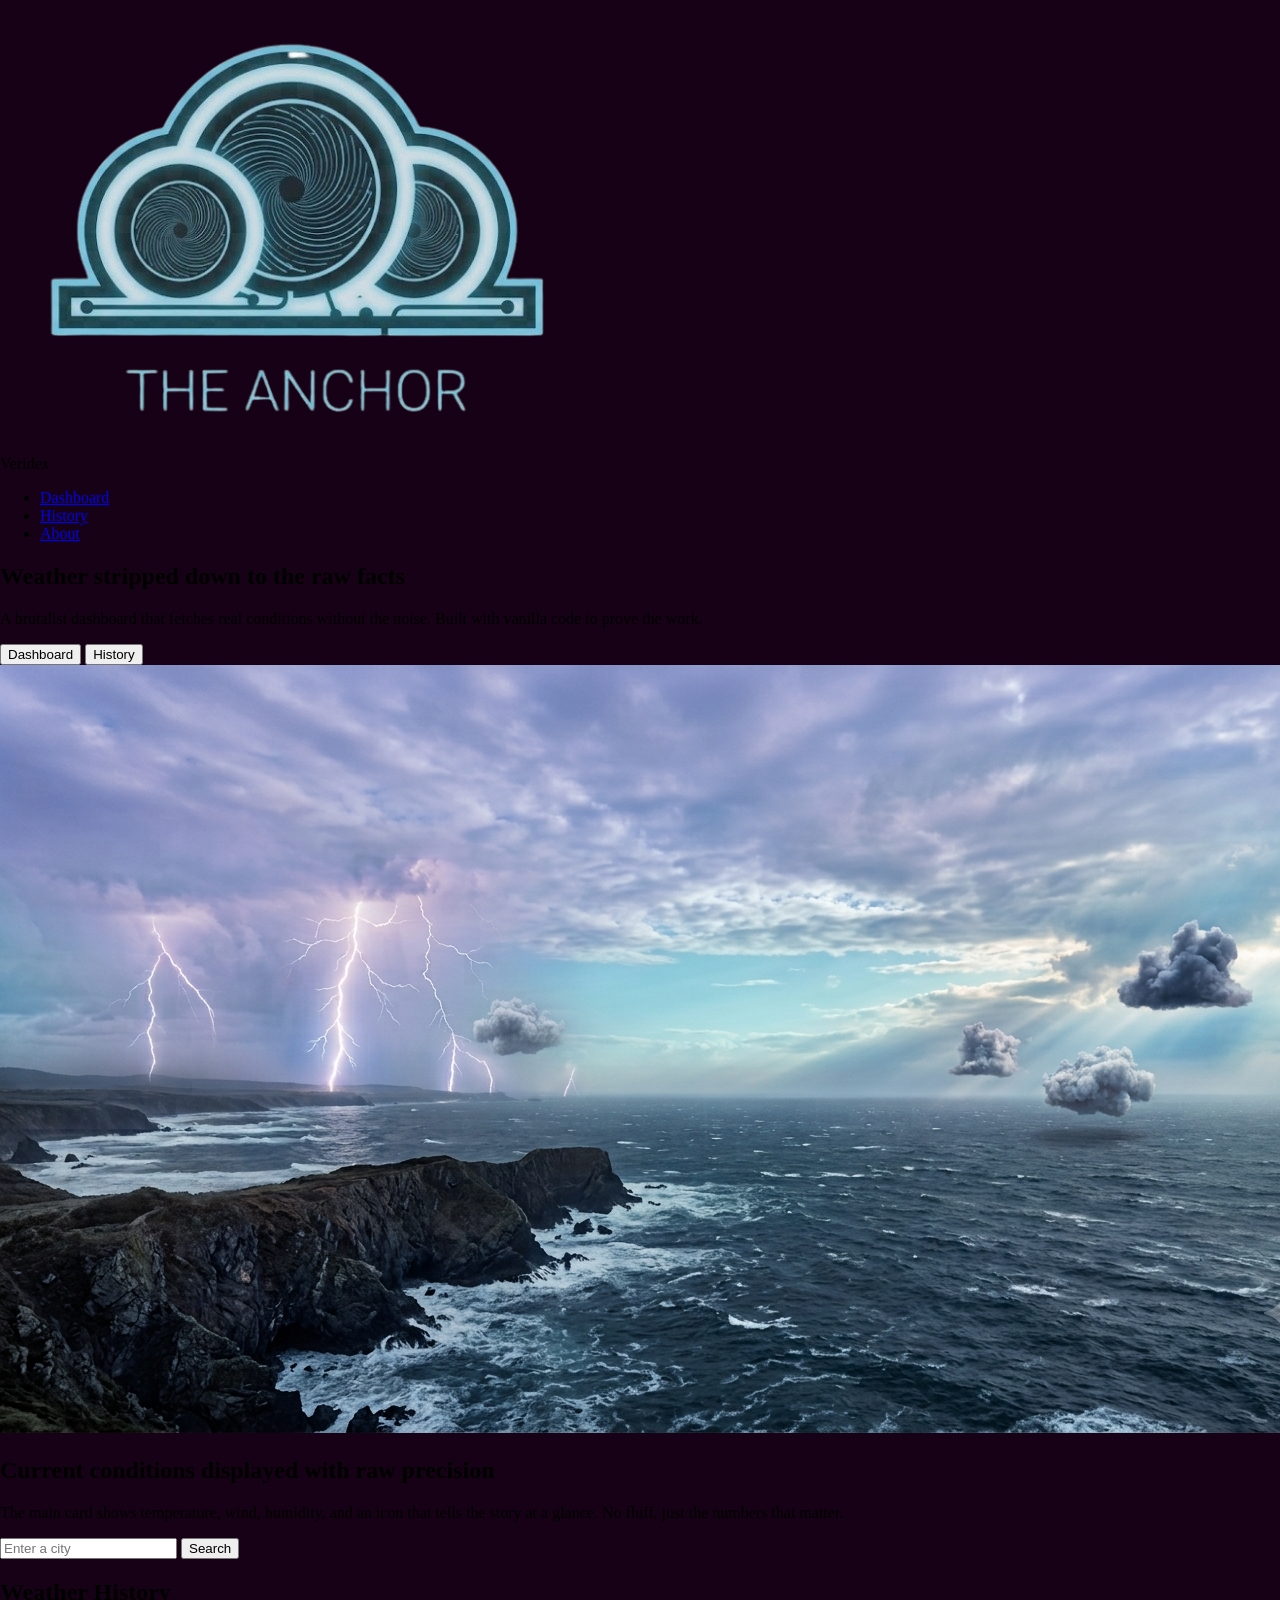
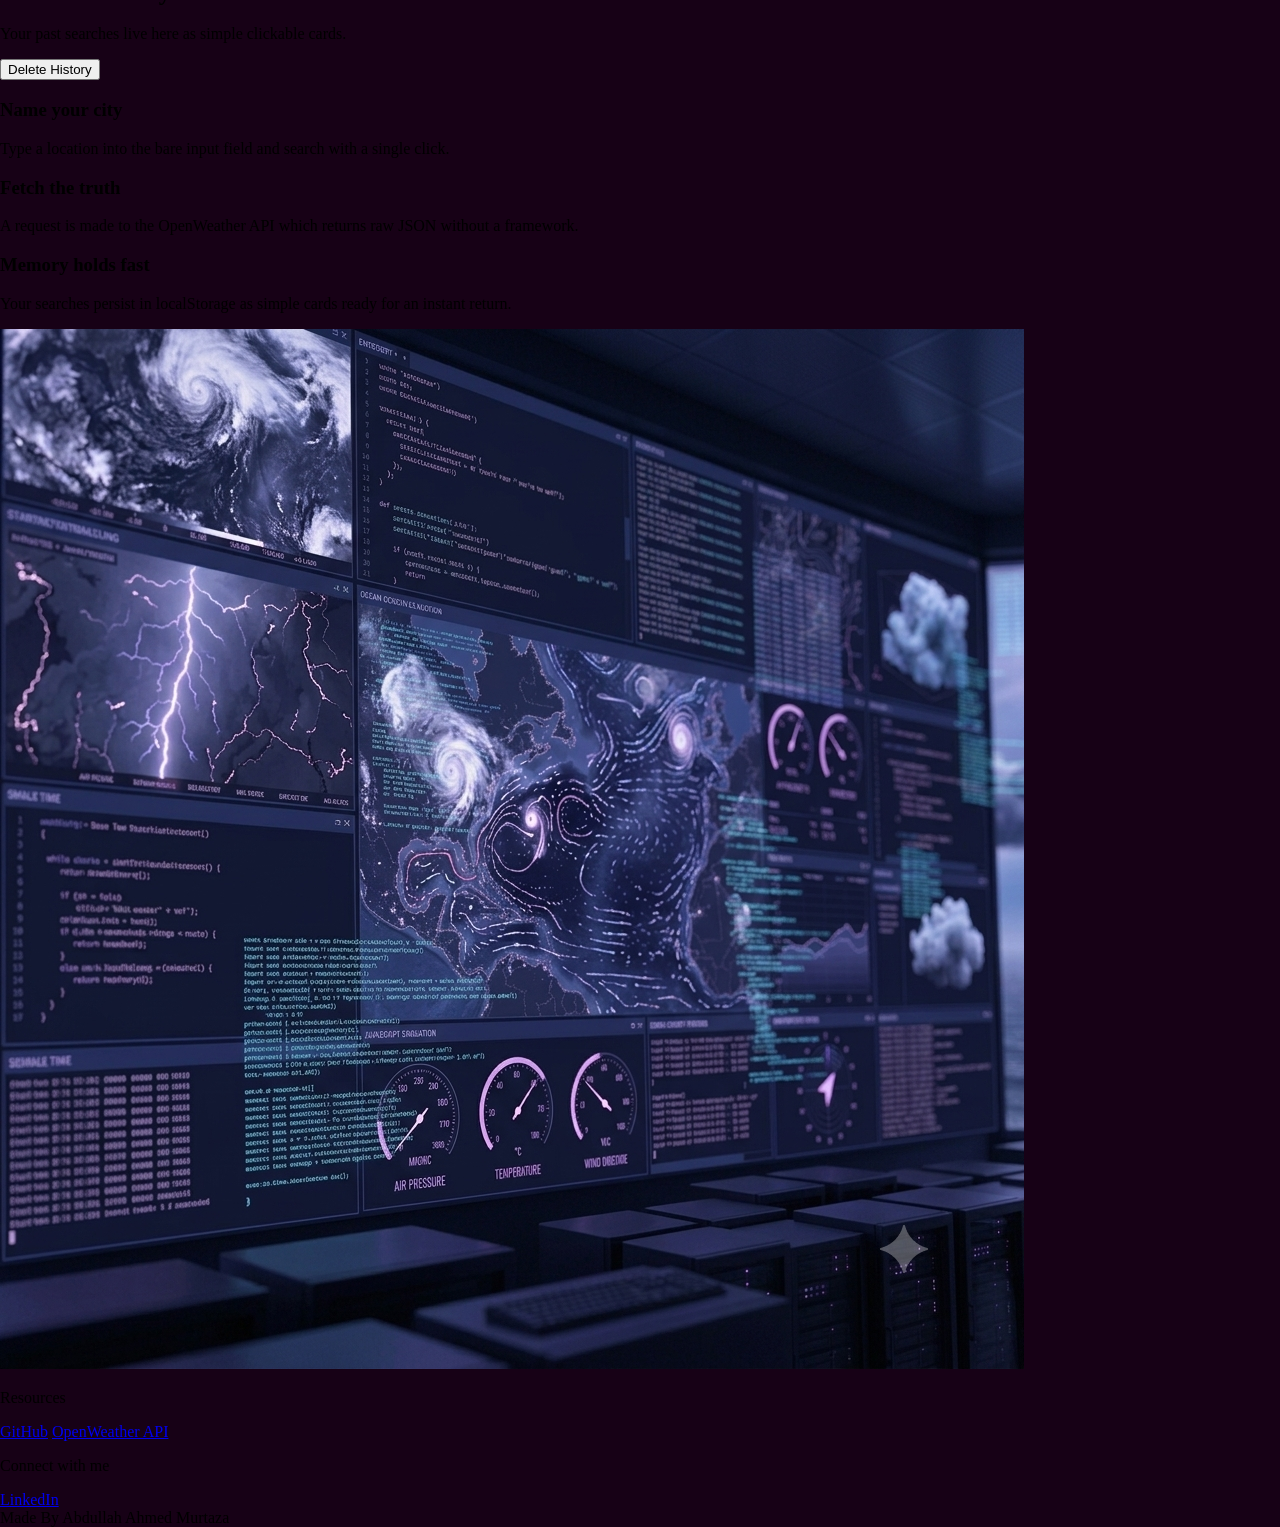
==== weather-dashboard/index.html @ 06b05ac1 "Generate HTML" ====
<!DOCTYPE html>
<html lang="en">
<head>
    <meta charset="UTF-8">
    <meta name="viewport" content="width=device-width, initial-scale=1.0">
    <title>Veridex</title>
    <link rel="stylesheet" href="styles.css">
</head>
<body>
    <header>
        <nav>
            <div>
                <a href="#"><img src="./assets/logo-1-removebg-preview.png" alt="veridex-logo"></a>
                <p>Veridex</p>
            </div>
            <div>
                <ul>
                    <li><a href="#">Dashboard</a></li>
                    <li><a href="#">History</a></li>
                    <li><a href="#">About</a></li>
                </ul>
            </div>
        </nav>
    </header>

    <main>
        <section>
            <div>
                <h1>Weather stripped down to the raw facts</h1>
                <p>A brutalist dashboard that fetches real conditions without the noise. Built with vanilla code to prove the work.</p>
                <button>Dashboard</button>
                <button>History</button>
            </div>
            <div>
                <img src="assets/hero-image.png" alt="">
            </div>
        </section>

        <section>
            <div>
                <h2>Current conditions displayed with raw precision</h2>
                <p>The main card shows temperature, wind, humidity, and an icon that tells the story at a glance. No fluff, just the numbers that matter.</p>
                <div>
                    <input type="text" placeholder="Enter a city">
                    <button>Search</button>
                </div>
            </div>
            <!-- Dashboard -->
            <div>
                <!-- Dashboard-Cards-Left -->
                <div>
                    <div></div>
                    <div></div>
                </div>
                <!-- Dashboard-Cards-Right -->
                 <div>
                    <div></div>
                    <div></div>
                    <div></div>
                    <div></div>
                 </div>
            </div>
        </section>

        <section>
            <div>
                <h2>Weather History</h2>
                <p>Your past searches live here as simple clickable cards.</p>
            </div>
            <!-- History-Cards-Div -->
             <div>
                <div>
                    <div></div>
                    <div></div>
                </div>
                <div>
                    <div></div>
                    <div></div>
                </div>
                <div>
                    <div></div>
                    <div></div>
                </div>
             </div>
             <button>Delete History</button>
        </section>

        <section>
            <!-- How-It-Works-Left -->
            <div>
                <div>
                    <h3>Name your city</h3>
                    <p>Type a location into the bare input field and search with a single click.</p>
                </div>
                <div>
                    <h3>Fetch the truth</h3>
                    <p>A request is made to the OpenWeather API which returns raw JSON without a framework.</p>
                </div>
                <div>
                    <h3>Memory holds fast</h3>
                    <p>Your searches persist in localStorage as simple cards ready for an instant return.</p>
                </div>
            </div>
            <!-- How-It-Works-Right -->
             <div><img src="assets/how-it-works-image.png" alt="how-it-works-image"></div>
        </section>

    </main>

    <footer>
        <div>
            <p>Resources</p>
            <a href="#">GitHub</a>
            <a href="#">OpenWeather API</a>
        </div>
        <div>
            <p>Connect with me</p>
            <a href="#">LinkedIn</a>
        </div>
        <span>Made By Abdullah Ahmed Murtaza</span>
    </footer>
</body>
</html>
---- weather-dashboard/styles.css ----
:root {
  --dark-purple: #170116;
  --medium-purple: #2A114B;
  --light-purple: #9C74A6;
  --slate: #AAADB4;
}

body{
    background-color: var(--dark-purple);
    margin: 0;
    padding: 0;
    box-sizing: border-box;
}
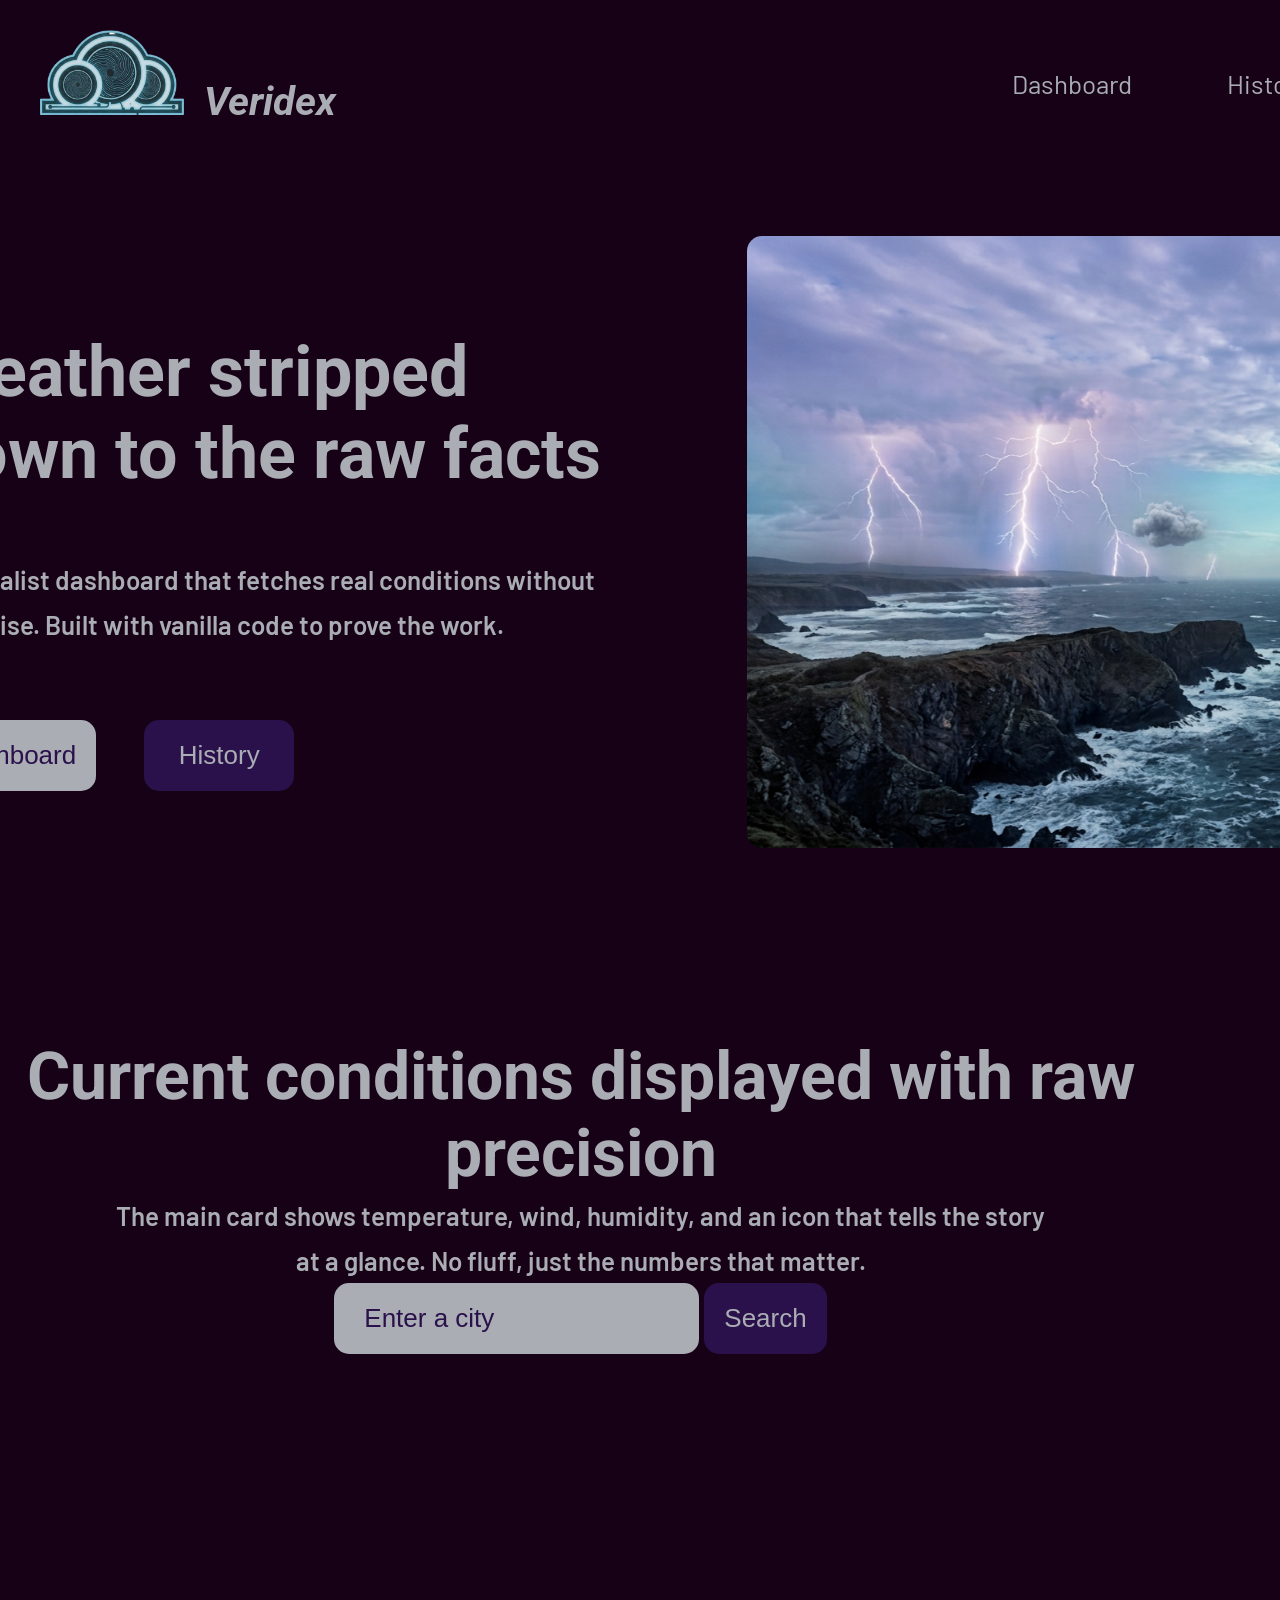
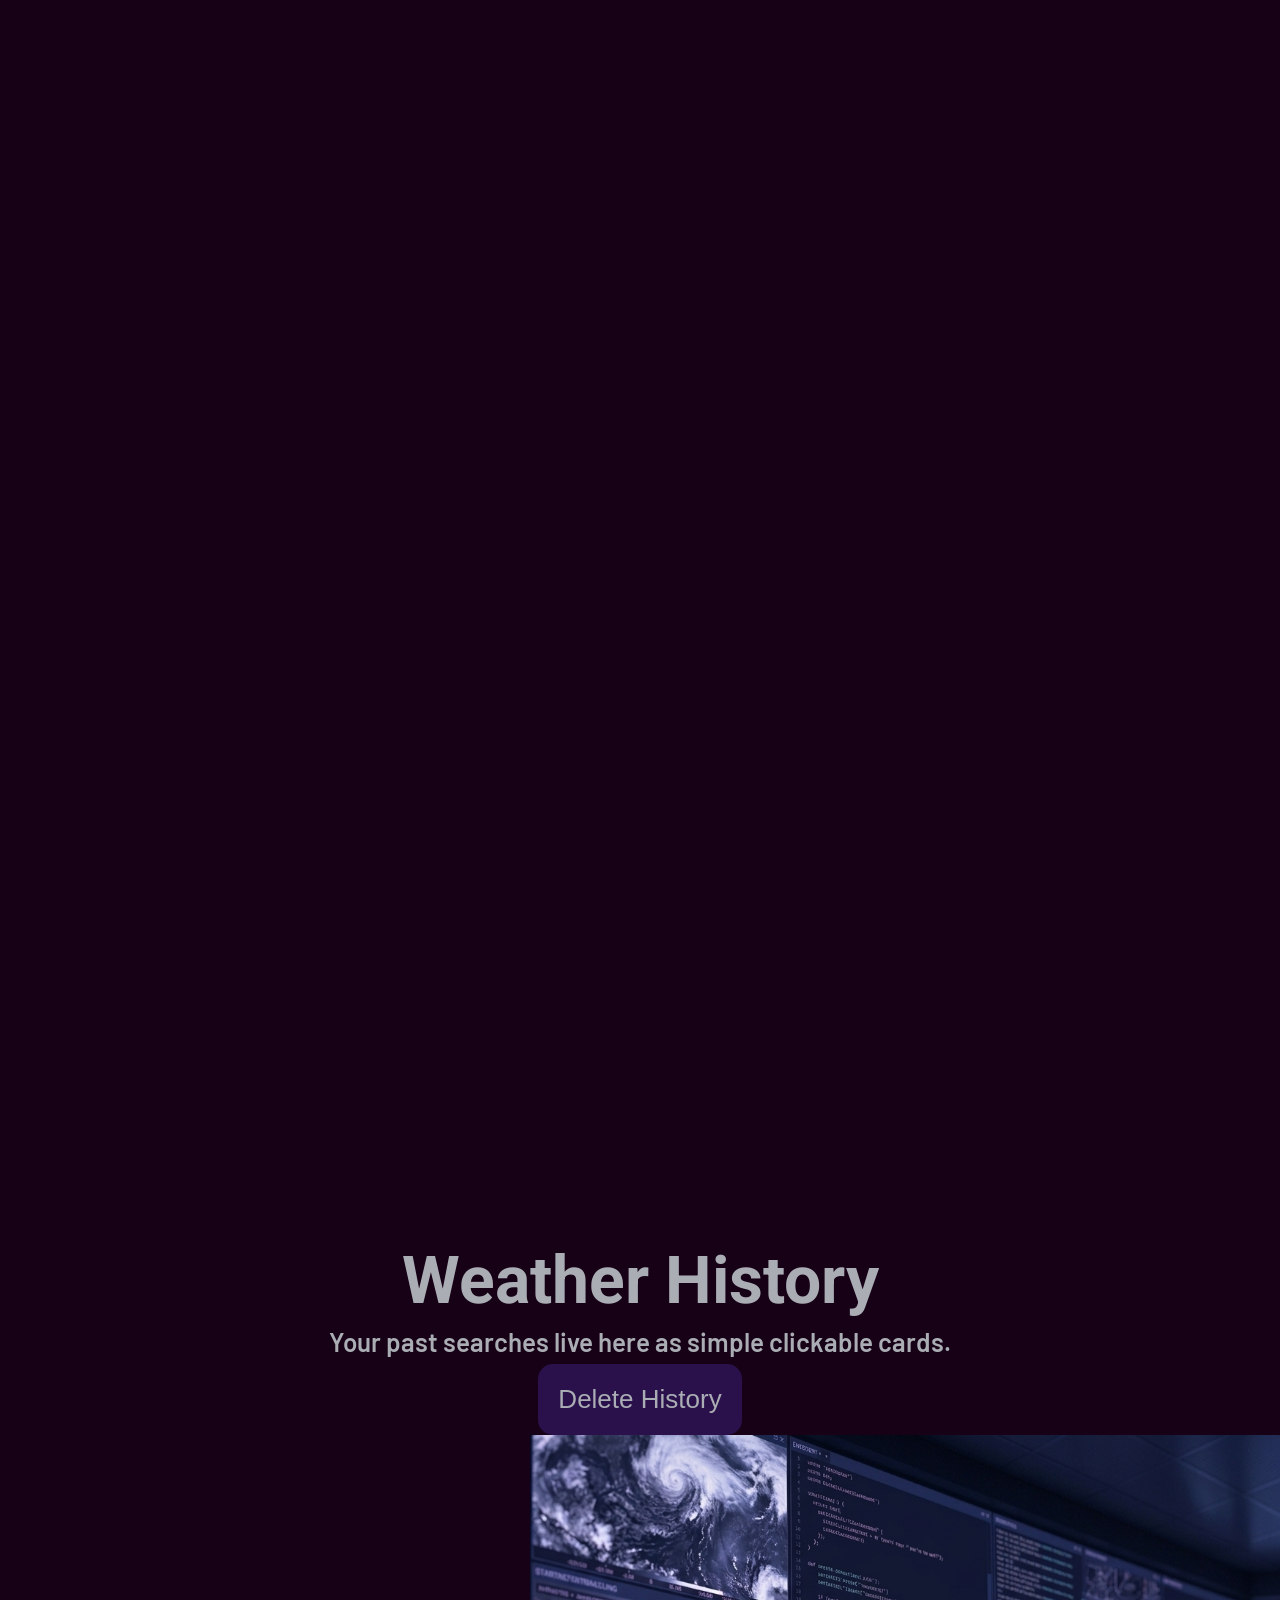
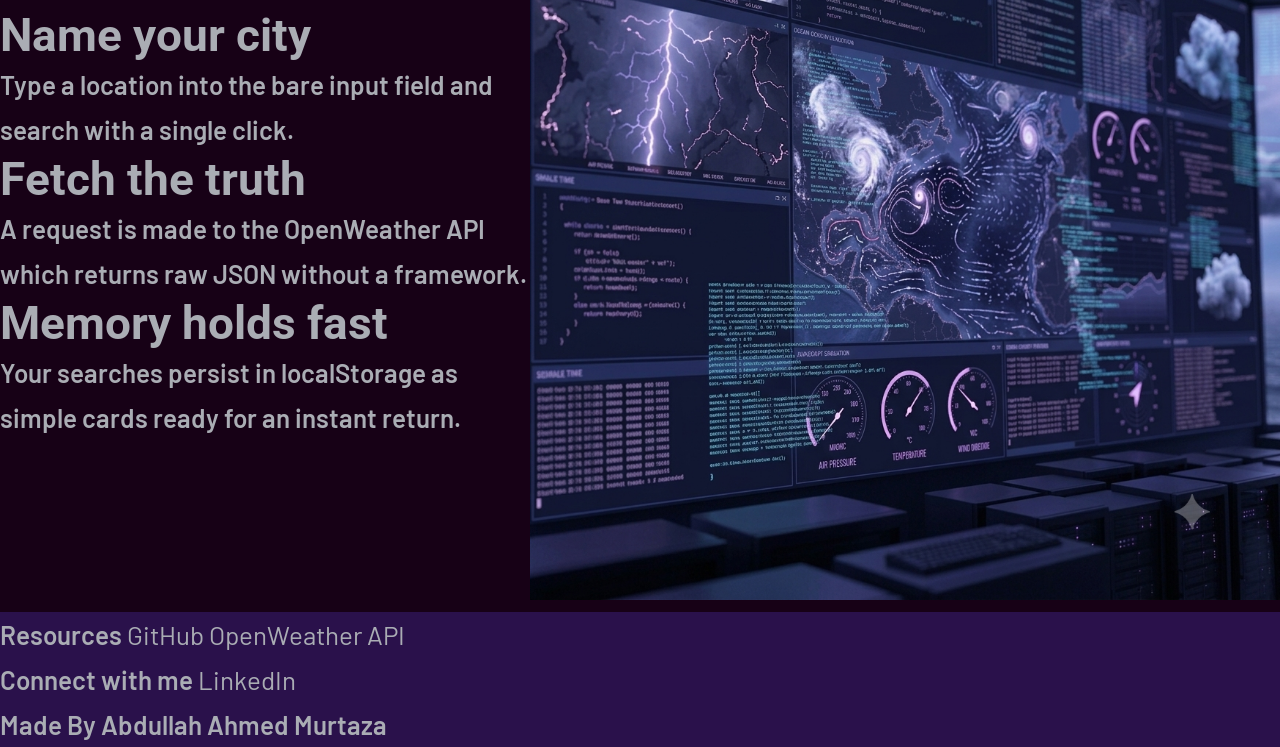
==== commit 253baa2a: "Finish navbar and hero section" ====
--- a/weather-dashboard/index.html
+++ b/weather-dashboard/index.html
@@ -8,44 +8,47 @@
 </head>
 <body>
     <header>
-        <nav>
-            <div>
-                <a href="#"><img src="./assets/logo-1-removebg-preview.png" alt="veridex-logo"></a>
-                <p>Veridex</p>
+        <nav class="nav-container">
+            <div class="logo-container">
+                <a href="#"><img src="./assets/veridex-logo.png" alt="veridex-logo" class="logo-img"></a>
+                <span class="logo-text">Veridex</span>
             </div>
-            <div>
-                <ul>
-                    <li><a href="#">Dashboard</a></li>
-                    <li><a href="#">History</a></li>
-                    <li><a href="#">About</a></li>
+            <div class="nav-list-container">
+                <ul class="nav-list">
+                    <li class="nav-link"><a href="#">Dashboard</a></li>
+                    <li class="nav-link"><a href="#">History</a></li>
+                    <li class="nav-link"><a href="#">About</a></li>
                 </ul>
             </div>
         </nav>
     </header>
 
     <main>
-        <section>
-            <div>
-                <h1>Weather stripped down to the raw facts</h1>
-                <p>A brutalist dashboard that fetches real conditions without the noise. Built with vanilla code to prove the work.</p>
-                <button>Dashboard</button>
-                <button>History</button>
+        <section class="hero-section">
+            <div class="hero-section-left">
+                <h1 class="hero-section-heading">Weather stripped<br/>down to the raw facts</h1>
+                <p>A brutalist dashboard that fetches real conditions without<br/>the noise. Built with vanilla code to prove the work.</p>
+                <div class="hero-button-container">
+                    <button class="hero-dashboard-button">Dashboard</button>
+                    <button class="hero-history-button">History</button>
+                </div>
             </div>
-            <div>
-                <img src="assets/hero-image.png" alt="">
+            <div class="hero-section-right">
+                <img src="assets/hero-image.png" alt="hero-image" class="hero-image">
             </div>
         </section>
 
-        <section>
-            <div>
+        <section class="dashboard-section">
+            <!-- Dashboard Input -->
+            <div class="dashboard-input">
                 <h2>Current conditions displayed with raw precision</h2>
-                <p>The main card shows temperature, wind, humidity, and an icon that tells the story at a glance. No fluff, just the numbers that matter.</p>
+                <p>The main card shows temperature, wind, humidity, and an icon that tells the story<br/>at a glance. No fluff, just the numbers that matter.</p>
                 <div>
-                    <input type="text" placeholder="Enter a city">
-                    <button>Search</button>
+                    <input type="text" placeholder="Enter a city" class="dashboard-city-input-field">
+                    <button class="dashboard-search-button">Search</button>
                 </div>
             </div>
-            <!-- Dashboard -->
+            <!-- Dashboard Output-->
             <div>
                 <!-- Dashboard-Cards-Left -->
                 <div>
@@ -62,13 +65,13 @@
             </div>
         </section>
 
-        <section>
-            <div>
+        <section class="weather-history-section">
+            <div class="weather-history-text">
                 <h2>Weather History</h2>
                 <p>Your past searches live here as simple clickable cards.</p>
             </div>
             <!-- History-Cards-Div -->
-             <div>
+             <div class="history-card-section">
                 <div>
                     <div></div>
                     <div></div>
@@ -82,12 +85,12 @@
                     <div></div>
                 </div>
              </div>
-             <button>Delete History</button>
+             <button class="delete-history-button">Delete History</button>
         </section>
 
-        <section>
+        <section class="how-it-works-section">
             <!-- How-It-Works-Left -->
-            <div>
+            <div class="how-it-works-left">
                 <div>
                     <h3>Name your city</h3>
                     <p>Type a location into the bare input field and search with a single click.</p>
@@ -102,20 +105,20 @@
                 </div>
             </div>
             <!-- How-It-Works-Right -->
-             <div><img src="assets/how-it-works-image.png" alt="how-it-works-image"></div>
+             <div class="how-it-works-right"><img src="assets/how-it-works-image.png" alt="how-it-works-image" class="how-it-works-image"></div>
         </section>
 
     </main>
 
-    <footer>
+    <footer class="footer-section">
         <div>
-            <p>Resources</p>
-            <a href="#">GitHub</a>
-            <a href="#">OpenWeather API</a>
+            <span class="footer-heading">Resources</span>
+            <a href="#" class="footer-link">GitHub</a>
+            <a href="#" class="footer-link">OpenWeather API</a>
         </div>
         <div>
-            <p>Connect with me</p>
-            <a href="#">LinkedIn</a>
+            <span>Connect with me</span>
+            <a href="#" class="footer-link">LinkedIn</a>
         </div>
         <span>Made By Abdullah Ahmed Murtaza</span>
     </footer>
--- a/weather-dashboard/styles.css
+++ b/weather-dashboard/styles.css
@@ -1,3 +1,8 @@
+@import url('https://fonts.googleapis.com/css2?family=Roboto:ital,wght@0,100..900;1,100..900&display=swap');
+
+@import url('https://fonts.googleapis.com/css2?family=Barlow:ital,wght@0,100;0,200;0,300;0,400;0,500;0,600;0,700;0,800;0,900;1,100;1,200;1,300;1,400;1,500;1,600;1,700;1,800;1,900&family=Roboto:ital,wght@0,100..900;1,100..900&display=swap');
+
+
 
 :root {
   --dark-purple: #170116;
@@ -6,9 +11,223 @@
   --slate: #AAADB4;
 }
 
-body{
-    background-color: var(--dark-purple);
+
+
+*{
+
     margin: 0;
     padding: 0;
     box-sizing: border-box;
+
+}
+
+
+
+
+body{
+    background-color: var(--dark-purple);
+    color: var(--slate);
+
+    font-family: 'Barlow';
+    font-size: 26px;
+    font-weight: 600;
+    line-height: 45px;
+    overflow-x: hidden;
+}
+
+main{
+  display: flex;
+  flex-direction: column;
+  justify-content: center;
+  align-items: center;
+}
+
+h1{
+  font-family: 'Roboto';
+  font-weight: bold;
+  font-size: 70px;
+  line-height: 82px;
+}
+
+h2{
+  font-family: 'Roboto';
+  font-weight: bold;
+  font-size: 66px;
+  line-height: 77.3px;
+}
+h3{
+  font-family: 'Roboto';
+  font-weight: bold;
+  font-size: 46px;
+  line-height: 54px;
+}
+
+a{
+  text-decoration: none;
+  color: var(--slate);
+}
+
+.logo-img{
+  height: 85px ;
+  width: 144px ;
+  margin-left: 20px;
+}
+.logo-text{
+  font-family: Roboto ;
+  font-style: italic;
+  font-weight: bold;
+  font-size: 40px;
+}
+.nav-container{
+  display: flex;
+  justify-content: space-between;
+  height: 106px;
+  width: 1511px;
+  margin: 30px 20px;
+  margin-bottom: 100px;
+}
+.logo-container{
+  display: flex;
+  align-items: baseline;
+  align-self:;
+  gap: 20px;
+}
+.nav-list{
+  display: flex;
+  align-items: center;
+  justify-content: center;
+  gap: 95px;
+  list-style-type: none;
+  padding-right: 60px;
+}
+
+.nav-list-container{
+  display: flex;
+  align-items: center;
+  justify-content: center;
+}
+
+.hero-section{
+  display: flex;
+  justify-content: space-between;
+  width: 1462px;
+  height: 712px;
+  gap: 7rem;
+  margin-bottom: 90px;
+}
+.hero-section-left{
+  display: flex;
+  flex-direction: column;
+  gap: 2rem;
+  align-items: self-start;
+  margin: 20px;
+  margin-top: 95px;
+}
+
+.hero-section-heading{
+  margin-bottom: 30px;
+}
+.hero-button-container{
+  display: flex;
+  gap: 3rem;
+  margin-top: 41px;
+}
+.hero-dashboard-button{
+  background-color: var(--slate);
+  color: var(--medium-purple);
+  border: none;
+  border-radius: 15px;
+  font-size: 26px;
+  padding: 20px 20px;
+}
+.hero-history-button{
+  background-color: var(--medium-purple);
+  color: var(--slate);
+  border: none;
+  border-radius: 15px;
+  font-size: 26px;
+  padding: 20px;
+  width : 150px
+}
+.hero-image{
+  height: 612px;
+  width: 624px;
+  border-radius: 15px;
+}
+.dashboard-section{
+  height: 1804px;
+  width: 1492px;
+  display: flex;
+  flex-direction: column;
+  align-self: center;
+}
+.dashboard-input{
+  height: 419px;
+  width: 1373px;
+  text-align: center;
+}
+
+::placeholder{
+  color: var(--medium-purple);
+  padding-left: 10px;
+}
+.dashboard-city-input-field{
+  background-color: var(--slate);
+  color: var(--medium-purple);
+  padding: 20px;
+  font-weight:500;
+  font-size: 26px;
+  line-height: 31.2px;
+  border: none;
+  border-radius: 15px;
+}
+
+.dashboard-search-button{
+  background-color: var(--medium-purple);
+  color: var(--slate);
+  padding: 20px;
+  border: none;
+  border-radius: 15px;
+  font-size: 26px;
+}
+
+.delete-history-button{
+  background-color: var(--medium-purple);
+  color: var(--slate);
+  padding: 20px;
+  border: none;
+  border-radius: 15px;
+  font-size: 26px;
+}
+
+.weather-history-section{
+  text-align: center;
+}
+
+.history-cards-section{
+  width: 1148px;
+  height: 740px;
+}
+
+.how-it-works-section{
+  display: flex;
+  align-items: center;
+  justify-content: center;
+}
+
+.how-it-works-left{
+
+}
+.how-it-works-right{
+
+}
+.how-it-works-image{
+  height: 765px;
+  width: 750px;
+}
+.footer-section{
+  background-color: var(--medium-purple);
+}
+.footer-link,.nav-link{
+  font-weight:400;
 }
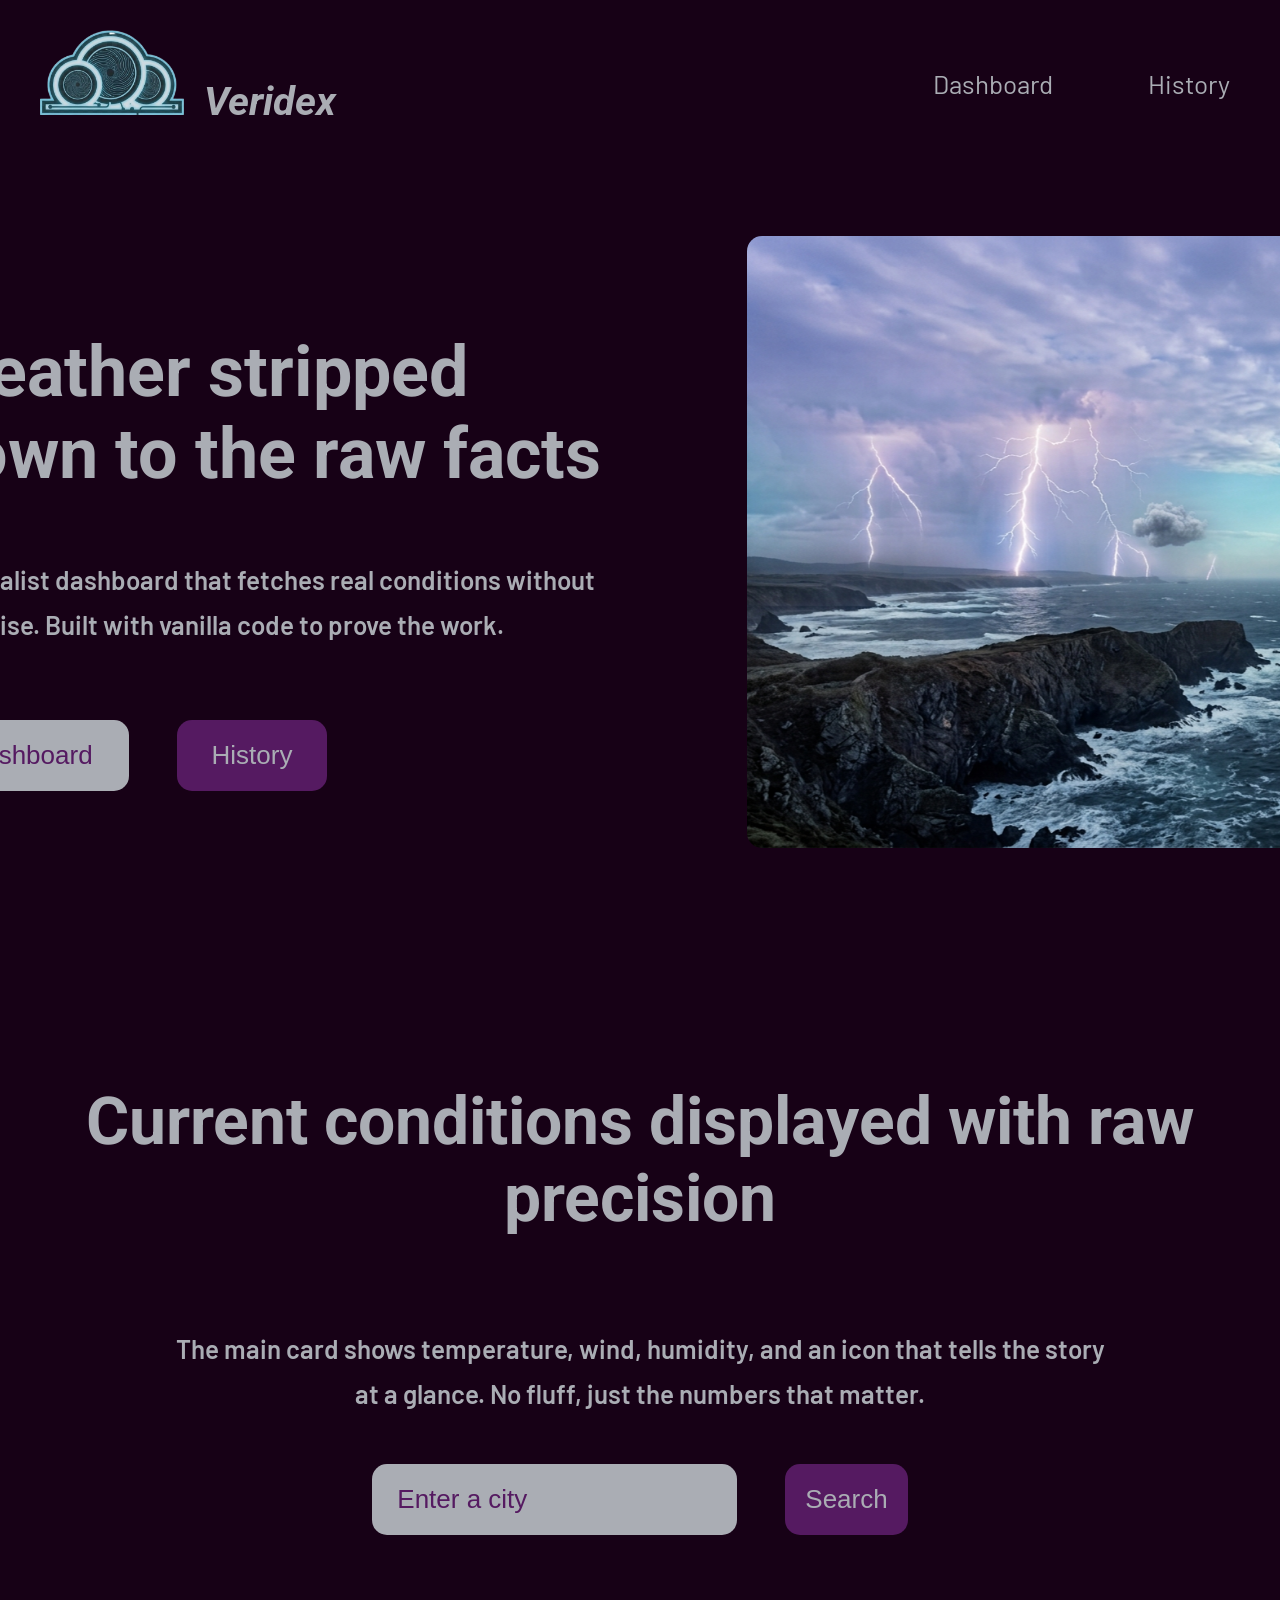
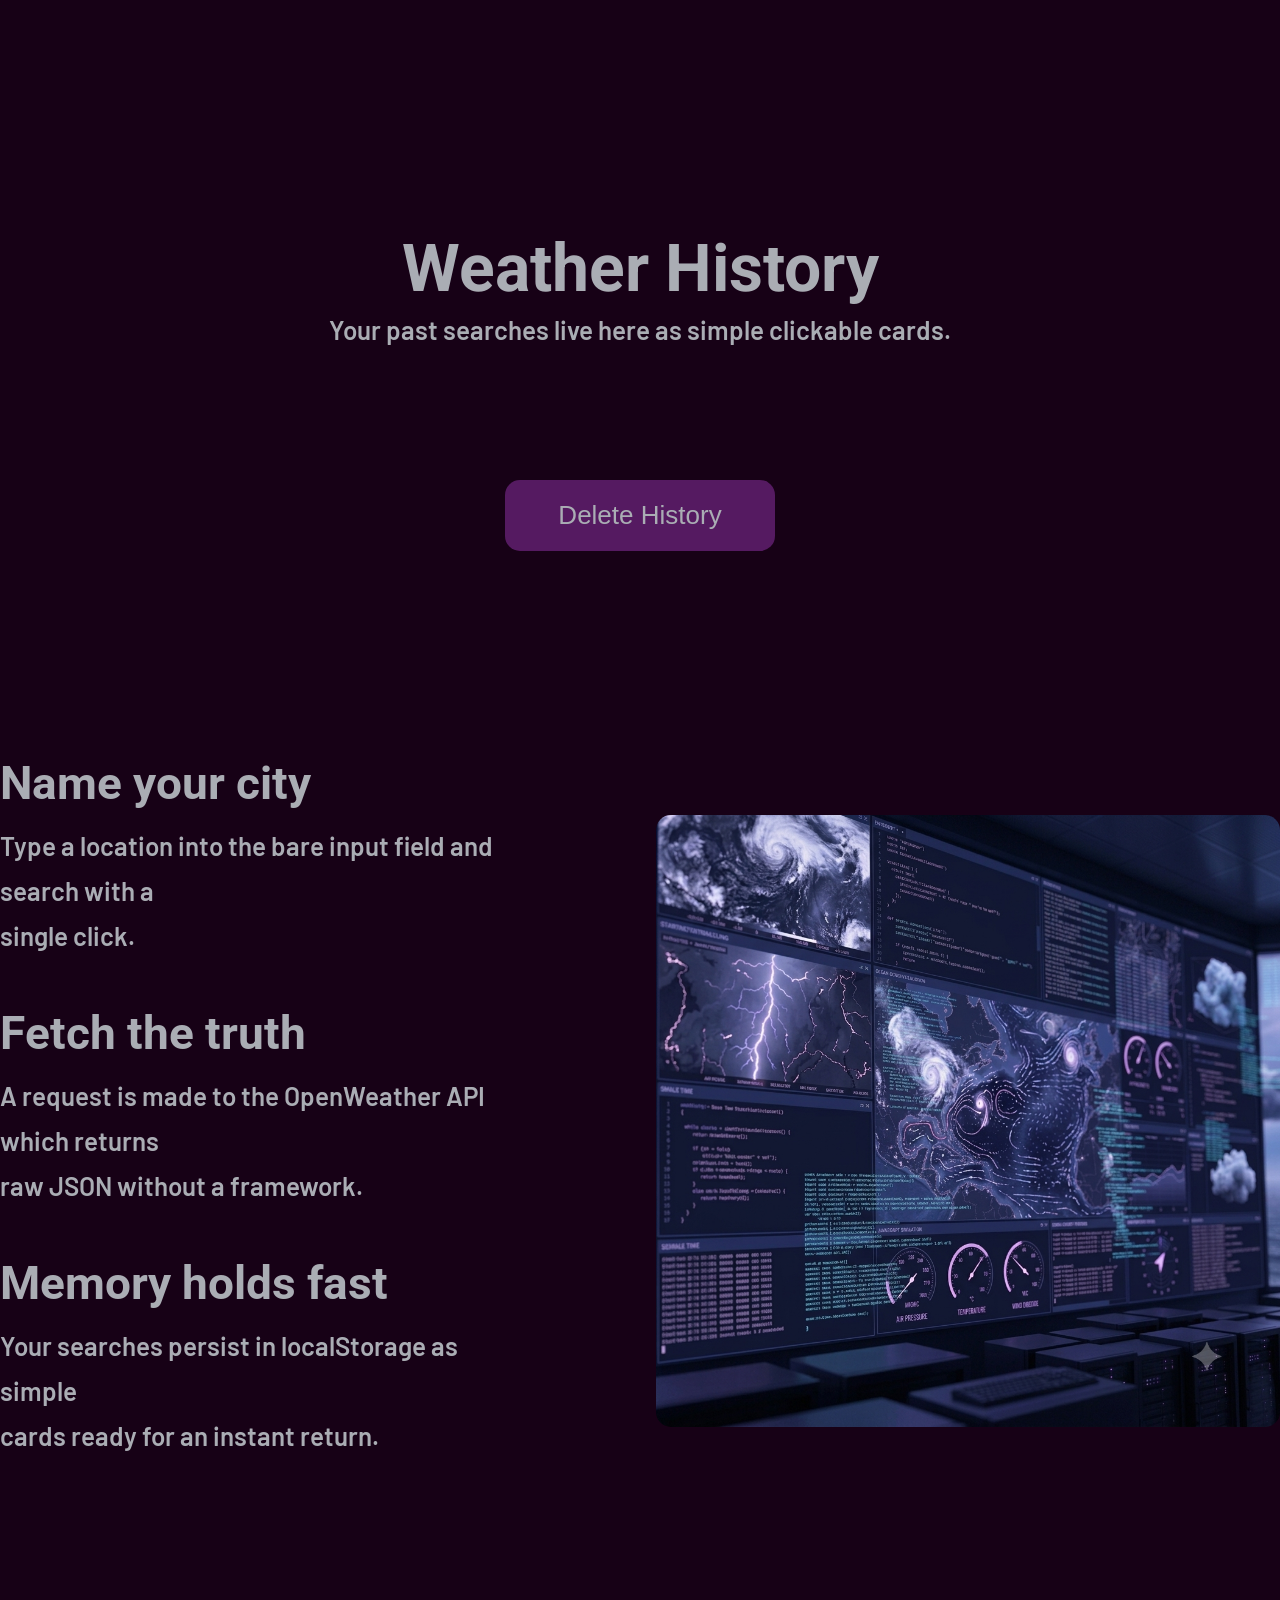
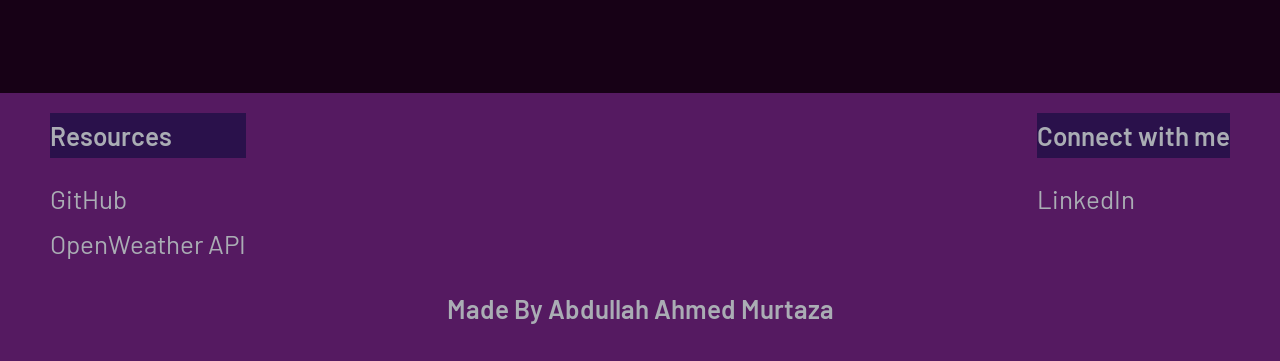
==== commit f8179e5c: "Build UI except dashboard+history" ====
--- a/weather-dashboard/index.html
+++ b/weather-dashboard/index.html
@@ -1,126 +1,176 @@
-<!DOCTYPE html>
+<!doctype html>
 <html lang="en">
-<head>
-    <meta charset="UTF-8">
-    <meta name="viewport" content="width=device-width, initial-scale=1.0">
+  <head>
+    <meta charset="UTF-8" />
+    <meta name="viewport" content="width=device-width, initial-scale=1.0" />
     <title>Veridex</title>
-    <link rel="stylesheet" href="styles.css">
-</head>
-<body>
+    <link rel="stylesheet" href="styles.css" />
+    <link rel="icon" href="assets/favicon.png" />
+  </head>
+  <body>
     <header>
-        <nav class="nav-container">
-            <div class="logo-container">
-                <a href="#"><img src="./assets/veridex-logo.png" alt="veridex-logo" class="logo-img"></a>
-                <span class="logo-text">Veridex</span>
-            </div>
-            <div class="nav-list-container">
-                <ul class="nav-list">
-                    <li class="nav-link"><a href="#">Dashboard</a></li>
-                    <li class="nav-link"><a href="#">History</a></li>
-                    <li class="nav-link"><a href="#">About</a></li>
-                </ul>
-            </div>
-        </nav>
+      <nav class="nav-container">
+        <div class="logo-container">
+          <a href="#hero"
+            ><img
+              src="./assets/veridex-logo.png"
+              alt="veridex-logo"
+              class="logo-img"
+          /></a>
+          <a href=""><span class="logo-text">Veridex</span></a>
+        </div>
+        <div class="nav-list-container">
+          <ul class="nav-list">
+            <li class="nav-link"><a href="#dashboard">Dashboard</a></li>
+            <li class="nav-link"><a href="#history">History</a></li>
+            <li class="nav-link"><a href="#how-it-works">How It Works</a></li>
+          </ul>
+        </div>
+      </nav>
     </header>
 
     <main>
-        <section class="hero-section">
-            <div class="hero-section-left">
-                <h1 class="hero-section-heading">Weather stripped<br/>down to the raw facts</h1>
-                <p>A brutalist dashboard that fetches real conditions without<br/>the noise. Built with vanilla code to prove the work.</p>
-                <div class="hero-button-container">
-                    <button class="hero-dashboard-button">Dashboard</button>
-                    <button class="hero-history-button">History</button>
-                </div>
-            </div>
-            <div class="hero-section-right">
-                <img src="assets/hero-image.png" alt="hero-image" class="hero-image">
-            </div>
-        </section>
+      <section class="hero-section" id="hero">
+        <div class="hero-section-left">
+          <h1 class="hero-section-heading">
+            Weather stripped<br />down to the raw facts
+          </h1>
+          <p>
+            A brutalist dashboard that fetches real conditions without<br />the
+            noise. Built with vanilla code to prove the work.
+          </p>
+          <div class="hero-button-container">
+            <a href="#dashboard"
+              ><button class="hero-dashboard-button">Dashboard</button></a
+            >
+            <a href="#history"
+              ><button class="hero-history-button">History</button></a
+            >
+          </div>
+        </div>
+        <div class="hero-section-right">
+          <img
+            src="assets/hero-image.png"
+            alt="hero-image"
+            class="hero-image"
+          />
+        </div>
+      </section>
 
-        <section class="dashboard-section">
-            <!-- Dashboard Input -->
-            <div class="dashboard-input">
-                <h2>Current conditions displayed with raw precision</h2>
-                <p>The main card shows temperature, wind, humidity, and an icon that tells the story<br/>at a glance. No fluff, just the numbers that matter.</p>
-                <div>
-                    <input type="text" placeholder="Enter a city" class="dashboard-city-input-field">
-                    <button class="dashboard-search-button">Search</button>
-                </div>
-            </div>
-            <!-- Dashboard Output-->
-            <div>
-                <!-- Dashboard-Cards-Left -->
-                <div>
-                    <div></div>
-                    <div></div>
-                </div>
-                <!-- Dashboard-Cards-Right -->
-                 <div>
-                    <div></div>
-                    <div></div>
-                    <div></div>
-                    <div></div>
-                 </div>
-            </div>
-        </section>
+      <section class="dashboard-section" id="dashboard">
+        <!-- Dashboard Input -->
+        <div class="dashboard-input">
+          <h2 class="dashboard-heading">
+            Current conditions displayed with raw<br />precision
+          </h2>
+          <p>
+            The main card shows temperature, wind, humidity, and an icon that
+            tells the story<br />at a glance. No fluff, just the numbers that
+            matter.
+          </p>
+          <div class="dashboard-input-search-container">
+            <input
+              type="text"
+              placeholder="Enter a city"
+              class="dashboard-city-input-field"
+            />
+            <button class="dashboard-search-button">Search</button>
+          </div>
+        </div>
+        <!-- Dashboard Output-->
+        <div>
+          <!-- Dashboard-Cards-Left -->
+          <div>
+            <div></div>
+            <div></div>
+          </div>
+          <!-- Dashboard-Cards-Right -->
+          <div>
+            <div></div>
+            <div></div>
+            <div></div>
+            <div></div>
+          </div>
+        </div>
+      </section>
 
-        <section class="weather-history-section">
-            <div class="weather-history-text">
-                <h2>Weather History</h2>
-                <p>Your past searches live here as simple clickable cards.</p>
-            </div>
-            <!-- History-Cards-Div -->
-             <div class="history-card-section">
-                <div>
-                    <div></div>
-                    <div></div>
-                </div>
-                <div>
-                    <div></div>
-                    <div></div>
-                </div>
-                <div>
-                    <div></div>
-                    <div></div>
-                </div>
-             </div>
-             <button class="delete-history-button">Delete History</button>
-        </section>
+      <section class="weather-history-section" id="history">
+        <div class="weather-history-text">
+          <h2>Weather History</h2>
+          <p>Your past searches live here as simple clickable cards.</p>
+        </div>
+        <!-- History-Cards-Div -->
+        <div class="history-card-section">
+          <div>
+            <div></div>
+            <div></div>
+          </div>
+          <div>
+            <div></div>
+            <div></div>
+          </div>
+          <div>
+            <div></div>
+            <div></div>
+          </div>
+        </div>
+        <button class="delete-history-button">Delete History</button>
+      </section>
 
-        <section class="how-it-works-section">
-            <!-- How-It-Works-Left -->
-            <div class="how-it-works-left">
-                <div>
-                    <h3>Name your city</h3>
-                    <p>Type a location into the bare input field and search with a single click.</p>
-                </div>
-                <div>
-                    <h3>Fetch the truth</h3>
-                    <p>A request is made to the OpenWeather API which returns raw JSON without a framework.</p>
-                </div>
-                <div>
-                    <h3>Memory holds fast</h3>
-                    <p>Your searches persist in localStorage as simple cards ready for an instant return.</p>
-                </div>
-            </div>
-            <!-- How-It-Works-Right -->
-             <div class="how-it-works-right"><img src="assets/how-it-works-image.png" alt="how-it-works-image" class="how-it-works-image"></div>
-        </section>
-
+      <section class="how-it-works-section" id="how-it-works">
+        <!-- How-It-Works-Left -->
+        <div class="how-it-works-left">
+          <div class="how-it-works-text-point">
+            <h3>Name your city</h3>
+            <p>
+              Type a location into the bare input field and search with a<br />single
+              click.
+            </p>
+          </div>
+          <div class="how-it-works-text-point">
+            <h3>Fetch the truth</h3>
+            <p>
+              A request is made to the OpenWeather API which returns<br />raw
+              JSON without a framework.
+            </p>
+          </div>
+          <div class="how-it-works-text-point">
+            <h3>Memory holds fast</h3>
+            <p>
+              Your searches persist in localStorage as simple<br />cards ready
+              for an instant return.
+            </p>
+          </div>
+        </div>
+        <!-- How-It-Works-Right -->
+        <div class="how-it-works-right">
+          <img
+            src="assets/how-it-works-image.png"
+            alt="how-it-works-image"
+            class="how-it-works-image"
+          />
+        </div>
+      </section>
     </main>
 
-    <footer class="footer-section">
-        <div>
-            <span class="footer-heading">Resources</span>
-            <a href="#" class="footer-link">GitHub</a>
-            <a href="#" class="footer-link">OpenWeather API</a>
+    <footer>
+      <section class="footer-section">
+        <div class="footer-container-left">
+          <span class="footer-heading">Resources</span>
+          <a href="https://github.com/abdullahahmedmurtaza" class="footer-link"
+            >GitHub</a
+          >
+          <a href="https://openweathermap.org/api" class="footer-link"
+            >OpenWeather API</a
+          >
         </div>
-        <div>
-            <span>Connect with me</span>
-            <a href="#" class="footer-link">LinkedIn</a>
+        <div class="footer-container-right">
+          <span class="footer-heading">Connect with me</span>
+          <a href="#" class="footer-link">LinkedIn</a>
         </div>
-        <span>Made By Abdullah Ahmed Murtaza</span>
+      </section>
+      <p class="footer-credit">Made By Abdullah Ahmed Murtaza</p>
     </footer>
-</body>
-</html>+    <script src="script.js"></script>
+  </body>
+</html>
--- a/weather-dashboard/styles.css
+++ b/weather-dashboard/styles.css
@@ -1,84 +1,80 @@
-@import url('https://fonts.googleapis.com/css2?family=Roboto:ital,wght@0,100..900;1,100..900&display=swap');
-
-@import url('https://fonts.googleapis.com/css2?family=Barlow:ital,wght@0,100;0,200;0,300;0,400;0,500;0,600;0,700;0,800;0,900;1,100;1,200;1,300;1,400;1,500;1,600;1,700;1,800;1,900&family=Roboto:ital,wght@0,100..900;1,100..900&display=swap');
-
-
+@import url("https://fonts.googleapis.com/css2?family=Roboto:ital,wght@0,100..900;1,100..900&display=swap");
+
+@import url("https://fonts.googleapis.com/css2?family=Barlow:ital,wght@0,100;0,200;0,300;0,400;0,500;0,600;0,700;0,800;0,900;1,100;1,200;1,300;1,400;1,500;1,600;1,700;1,800;1,900&family=Roboto:ital,wght@0,100..900;1,100..900&display=swap");
 
 :root {
   --dark-purple: #170116;
-  --medium-purple: #2A114B;
-  --light-purple: #9C74A6;
-  --slate: #AAADB4;
-}
-
-
-
-*{
-
-    margin: 0;
-    padding: 0;
-    box-sizing: border-box;
-
-}
-
-
-
-
-body{
-    background-color: var(--dark-purple);
-    color: var(--slate);
-
-    font-family: 'Barlow';
-    font-size: 26px;
-    font-weight: 600;
-    line-height: 45px;
-    overflow-x: hidden;
-}
-
-main{
-  display: flex;
-  flex-direction: column;
-  justify-content: center;
-  align-items: center;
-}
-
-h1{
-  font-family: 'Roboto';
+  --medium-purple: #551A61;
+  --dark-medium-purple: #2A114B;
+  --light-purple: #9c74a6;
+  --slate: #aaadb4;
+}
+
+* {
+  margin: 0;
+  padding: 0;
+  box-sizing: border-box;
+}
+
+body {
+  background-color: var(--dark-purple);
+  color: var(--slate);
+
+  font-family: "Barlow";
+  font-size: 26px;
+  font-weight: 600;
+  line-height: 45px;
+  overflow-x: hidden;
+}
+
+main {
+  display: flex;
+  flex-direction: column;
+  justify-content: center;
+  align-items: center;
+}
+
+h1 {
+  font-family: "Roboto";
   font-weight: bold;
   font-size: 70px;
   line-height: 82px;
 }
 
-h2{
-  font-family: 'Roboto';
+h2 {
+  font-family: "Roboto";
   font-weight: bold;
   font-size: 66px;
   line-height: 77.3px;
 }
-h3{
-  font-family: 'Roboto';
+h3 {
+  font-family: "Roboto";
   font-weight: bold;
   font-size: 46px;
   line-height: 54px;
 }
 
-a{
+a {
   text-decoration: none;
   color: var(--slate);
 }
 
-.logo-img{
-  height: 85px ;
-  width: 144px ;
+button{
+  cursor: pointer;
+}
+
+.logo-img {
+  height: 85px;
+  width: 144px;
   margin-left: 20px;
 }
-.logo-text{
-  font-family: Roboto ;
+.logo-text {
+  font-family: Roboto;
   font-style: italic;
   font-weight: bold;
   font-size: 40px;
 }
-.nav-container{
+.nav-container {
   display: flex;
   justify-content: space-between;
   height: 106px;
@@ -86,13 +82,13 @@
   margin: 30px 20px;
   margin-bottom: 100px;
 }
-.logo-container{
+.logo-container {
   display: flex;
   align-items: baseline;
   align-self:;
   gap: 20px;
 }
-.nav-list{
+.nav-list {
   display: flex;
   align-items: center;
   justify-content: center;
@@ -101,13 +97,13 @@
   padding-right: 60px;
 }
 
-.nav-list-container{
-  display: flex;
-  align-items: center;
-  justify-content: center;
-}
-
-.hero-section{
+.nav-list-container {
+  display: flex;
+  align-items: center;
+  justify-content: center;
+}
+
+.hero-section {
   display: flex;
   justify-content: space-between;
   width: 1462px;
@@ -115,7 +111,7 @@
   gap: 7rem;
   margin-bottom: 90px;
 }
-.hero-section-left{
+.hero-section-left {
   display: flex;
   flex-direction: column;
   gap: 2rem;
@@ -124,110 +120,161 @@
   margin-top: 95px;
 }
 
-.hero-section-heading{
+.hero-section-heading {
   margin-bottom: 30px;
 }
-.hero-button-container{
+.hero-button-container {
   display: flex;
   gap: 3rem;
   margin-top: 41px;
 }
-.hero-dashboard-button{
+.hero-dashboard-button {
   background-color: var(--slate);
   color: var(--medium-purple);
   border: none;
   border-radius: 15px;
   font-size: 26px;
   padding: 20px 20px;
-}
-.hero-history-button{
-  background-color: var(--medium-purple);
-  color: var(--slate);
-  border: none;
-  border-radius: 15px;
-  font-size: 26px;
-  padding: 20px;
-  width : 150px
-}
-.hero-image{
+  width: 200px;
+}
+.hero-history-button {
+  background-color: var(--medium-purple);
+  color: var(--slate);
+  border: none;
+  border-radius: 15px;
+  font-size: 26px;
+  padding: 20px;
+  width: 150px;
+}
+.hero-image {
   height: 612px;
   width: 624px;
   border-radius: 15px;
 }
-.dashboard-section{
-  height: 1804px;
-  width: 1492px;
-  display: flex;
-  flex-direction: column;
-  align-self: center;
-}
-.dashboard-input{
-  height: 419px;
-  width: 1373px;
+.dashboard-section {
+  display: flex;
+  flex-direction: column;
+  margin-bottom: 150px;
+  margin-top: 45px;
+}
+.dashboard-input {
+  display: flex;
+  flex-direction: column;
+  gap: 3rem;
   text-align: center;
-}
-
-::placeholder{
+  margin-bottom: 100px;
+}
+
+.dashboard-heading {
+  margin-bottom: 40px;
+}
+
+::placeholder {
   color: var(--medium-purple);
-  padding-left: 10px;
-}
-.dashboard-city-input-field{
+  padding-left: 5px;
+}
+.dashboard-city-input-field {
   background-color: var(--slate);
   color: var(--medium-purple);
   padding: 20px;
-  font-weight:500;
+  font-weight: 500;
   font-size: 26px;
   line-height: 31.2px;
   border: none;
   border-radius: 15px;
 }
 
-.dashboard-search-button{
-  background-color: var(--medium-purple);
-  color: var(--slate);
-  padding: 20px;
-  border: none;
-  border-radius: 15px;
-  font-size: 26px;
-}
-
-.delete-history-button{
-  background-color: var(--medium-purple);
-  color: var(--slate);
-  padding: 20px;
-  border: none;
-  border-radius: 15px;
-  font-size: 26px;
-}
-
-.weather-history-section{
+.dashboard-search-button {
+  background-color: var(--medium-purple);
+  color: var(--slate);
+  padding: 20px;
+  border: none;
+  border-radius: 15px;
+  font-size: 26px;
+}
+
+.dashboard-input-search-container {
+  display: flex;
+  gap: 3rem;
+  justify-content: center;
+}
+
+.delete-history-button {
+  background-color: var(--medium-purple);
+  color: var(--slate);
+  padding: 20px;
+  border: none;
+  border-radius: 15px;
+  font-size: 26px;
+  width: 270px;
+}
+
+.weather-history-section {
+  display: flex;
   text-align: center;
-}
-
-.history-cards-section{
+  justify-content: center;
+  align-items: center;
+  flex-direction: column;
+  gap: 4rem;
+  margin-bottom: 160px;
+  margin-top: 45px;
+}
+
+.history-cards-section {
   width: 1148px;
   height: 740px;
 }
 
-.how-it-works-section{
-  display: flex;
-  align-items: center;
-  justify-content: center;
-}
-
-.how-it-works-left{
-
-}
-.how-it-works-right{
-
-}
-.how-it-works-image{
-  height: 765px;
-  width: 750px;
-}
-.footer-section{
-  background-color: var(--medium-purple);
-}
-.footer-link,.nav-link{
-  font-weight:400;
-}+.how-it-works-section {
+  display: flex;
+  align-items: center;
+  justify-content: space-between;
+  gap: 10rem;
+  margin-bottom: 150px;
+  margin-top: 45px;
+}
+
+.how-it-works-left {
+  display: flex;
+  flex-direction: column;
+  gap: 3rem;
+  margin-bottom: 40px;
+}
+
+.how-it-works-text-point {
+  display: flex;
+  flex-direction: column;
+  gap: 13px;
+}
+.how-it-works-image {
+  height: 612px;
+  width: 624px;
+  border-radius: 15px;
+}
+footer {
+  background-color: var(--medium-purple);
+  margin-top: 45px;
+}
+.footer-section {
+  display: flex;
+  justify-content: space-between;
+  padding: 20px 50px;
+}
+.footer-link,
+.nav-link {
+  font-weight: 400;
+}
+
+.footer-container-left,
+.footer-container-right {
+  display: flex;
+  flex-direction: column;
+}
+.footer-credit {
+  text-align: center;
+  padding-bottom: 30px;
+}
+.footer-heading {
+  margin-bottom: 18px;
+  background-color: var(--dark-medium-purple);
+}
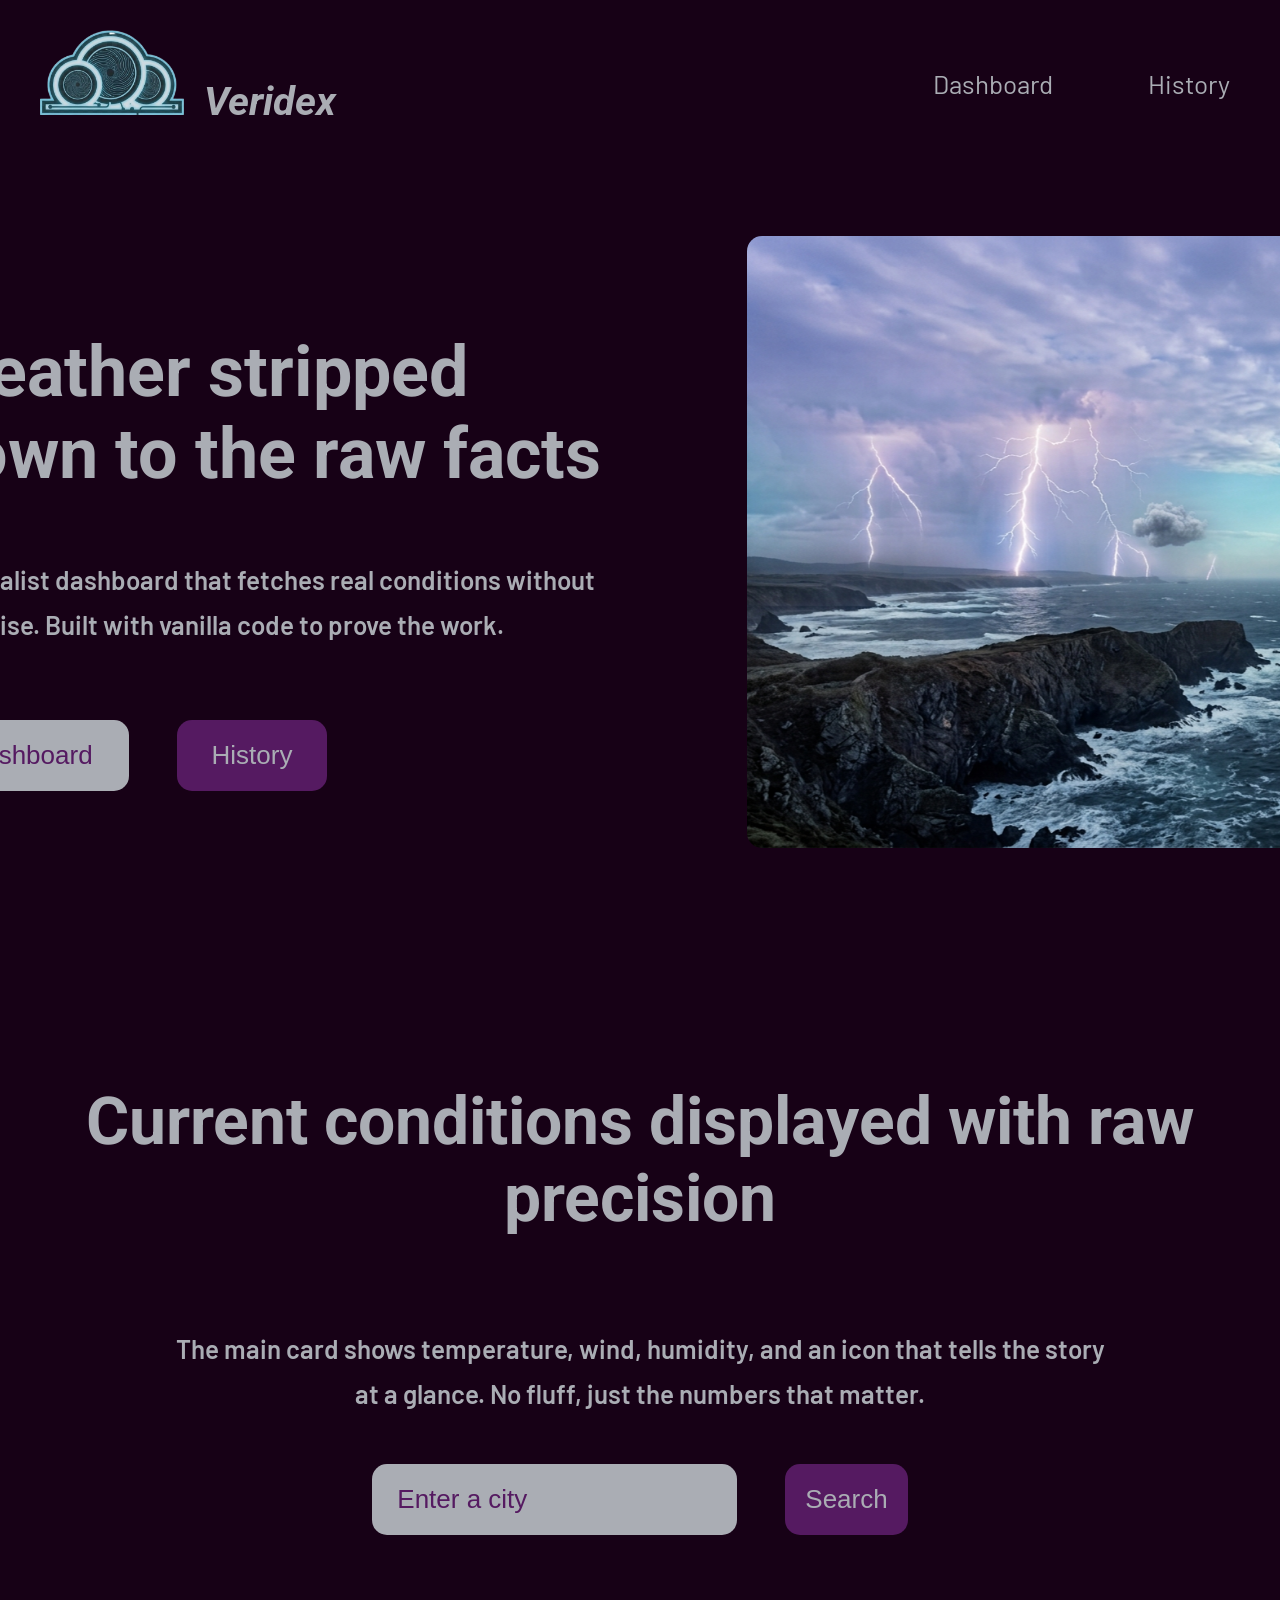
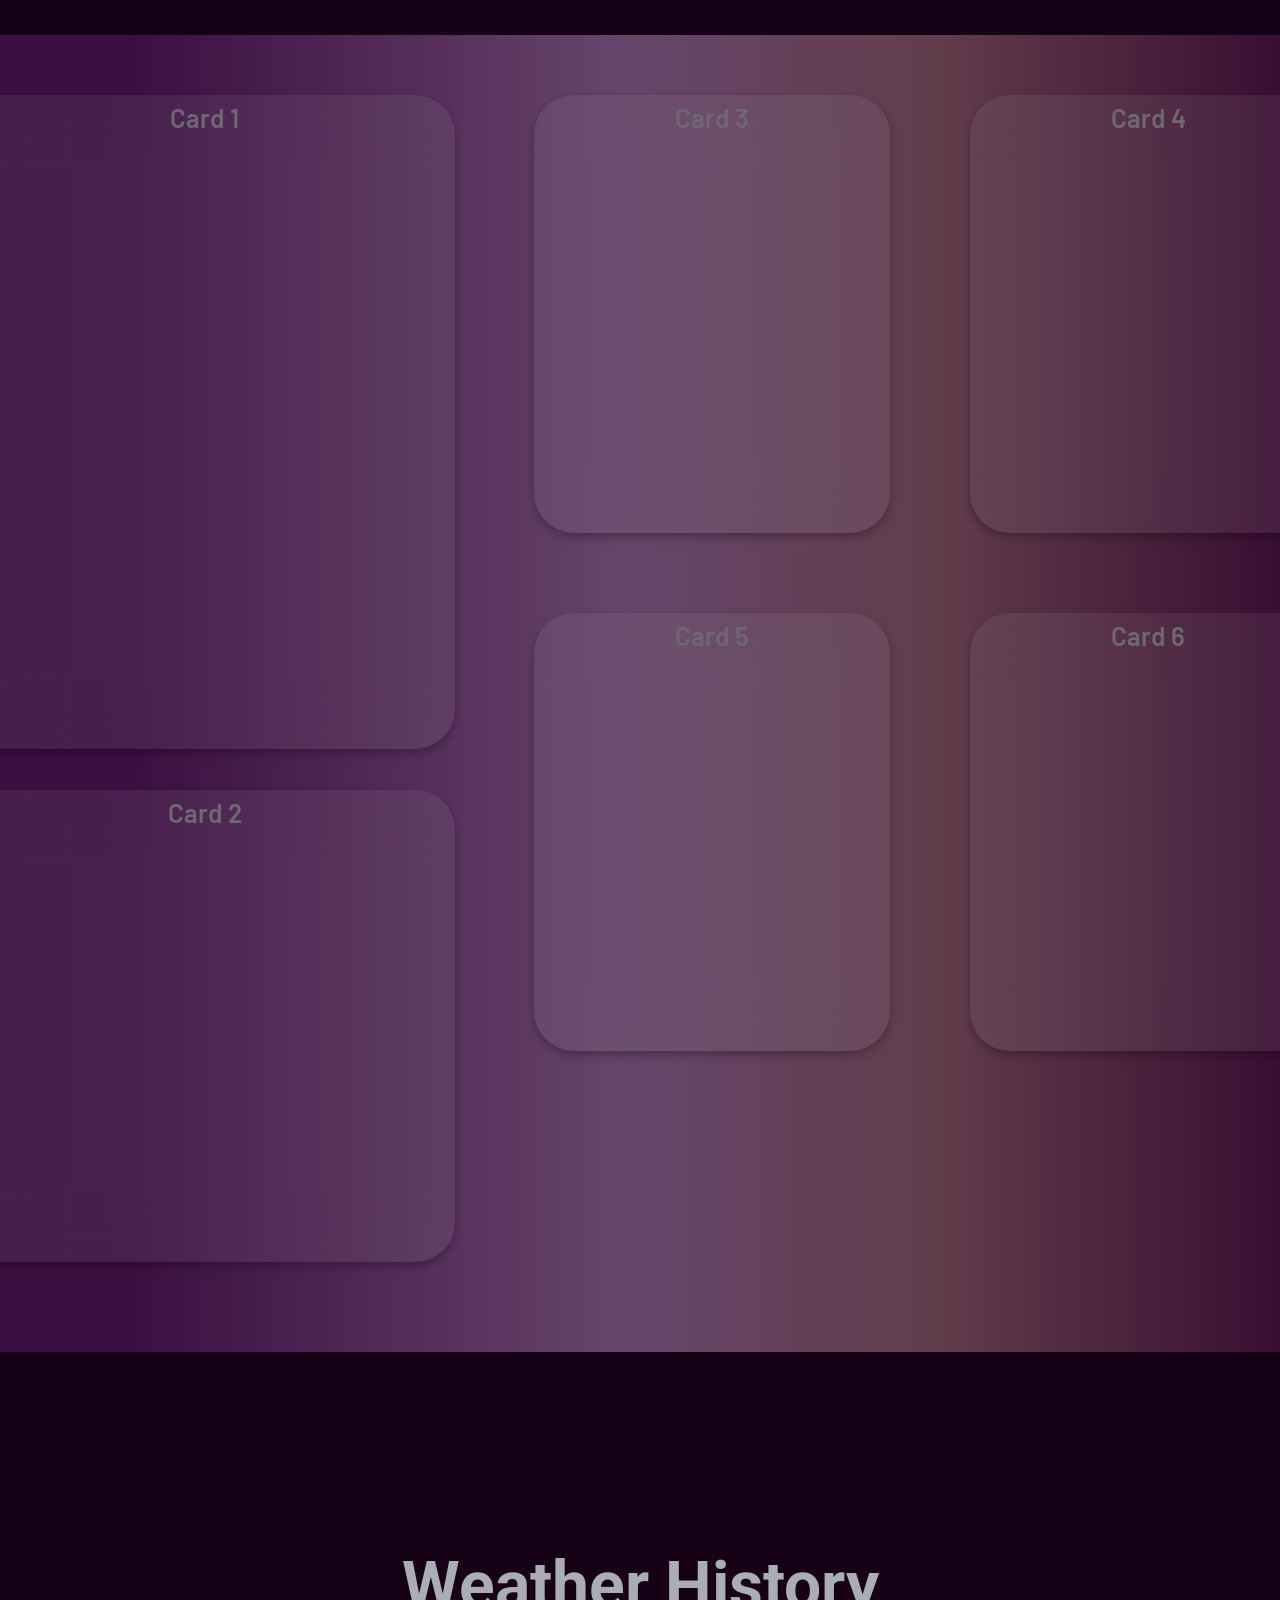
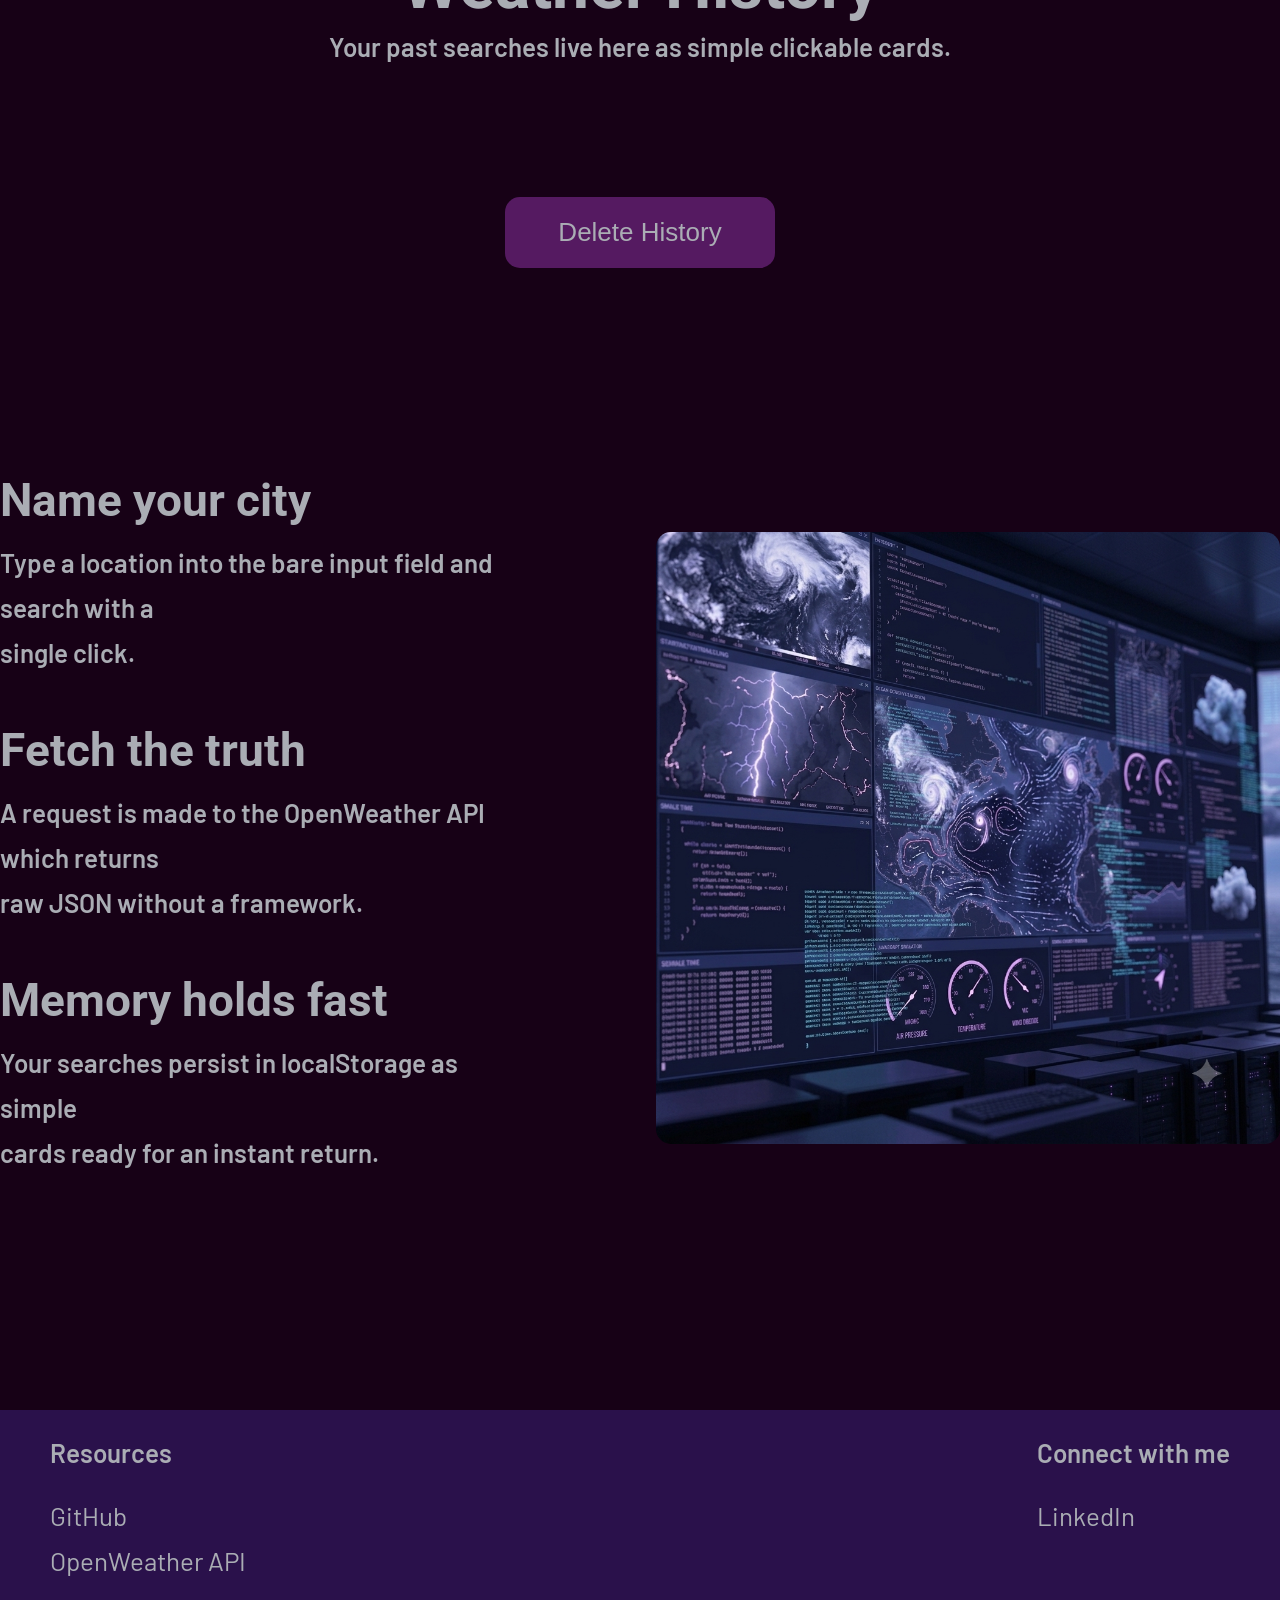
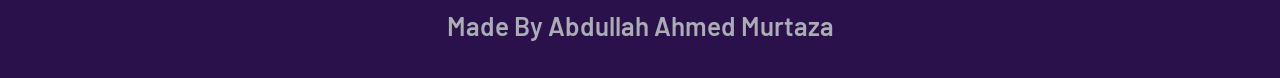
==== commit daa0ebcd: "Create dashboard section using grid." ====
--- a/weather-dashboard/index.html
+++ b/weather-dashboard/index.html
@@ -78,18 +78,18 @@
           </div>
         </div>
         <!-- Dashboard Output-->
-        <div>
+        <div class="dashboard-output-section">
           <!-- Dashboard-Cards-Left -->
-          <div>
-            <div></div>
-            <div></div>
+          <div class="dashboard-grid-container-left">
+            <div class="dashboard-card-1 dashboard-cards">Card 1</div>
+            <div class="dashboard-card-2 dashboard-cards">Card 2</div>
           </div>
           <!-- Dashboard-Cards-Right -->
-          <div>
-            <div></div>
-            <div></div>
-            <div></div>
-            <div></div>
+          <div class="dashboard-grid-container-right">
+            <div class="dashboard-card-group-right dashboard-cards">Card 3</div>
+            <div class="dashboard-card-group-right dashboard-cards">Card 4</div>
+            <div class="dashboard-card-group-right dashboard-cards">Card 5</div>
+            <div class="dashboard-card-group-right dashboard-cards">Card 6</div>
           </div>
         </div>
       </section>
--- a/weather-dashboard/styles.css
+++ b/weather-dashboard/styles.css
@@ -199,6 +199,69 @@
   justify-content: center;
 }
 
+.dashboard-output-section{
+  width: 1492px;
+  height: 1317px;
+  background: #551A61;
+  background: linear-gradient(90deg, rgba(85, 26, 97, 1) 16%, rgba(156, 116, 166, 1) 49%, rgba(148, 102, 111, 1) 70%, rgba(62, 0, 59, 1) 100%);
+  opacity: 60%;
+  border-radius: 35px;
+  display: flex;
+  justify-content: space-between;
+  padding: 60px;
+}
+
+.dashboard-grid-container-left{
+  display: grid;
+  grid-template-columns: 1fr;
+  height: 1208px;
+}
+
+.dashboard-card-1, .dashboard-card-2{
+  width: 501px;
+  border-radius: 40px;
+}
+.dashboard-card-2{
+  height: 472px;
+}
+.dashboard-card-1{
+  height: 654px;
+}
+
+
+
+.dashboard-grid-container-right{
+  display: grid;
+  grid-template-columns: 1fr 1fr;
+  grid-template-rows: 438px 438px;
+  height: 1208px;
+  gap: 80px;
+}
+
+.dashboard-card-group-right{
+  width: 356px;
+  height: 438px;
+  border-radius: 40px;
+}
+
+
+
+
+
+
+
+.dashboard-cards{
+  background-color: rgba(255, 255, 255, 0.122);
+  backdrop-filter: blur(30px);
+  box-shadow: 0px 4px 10px rgba(0, 0, 0, 0.309);
+  text-align: center;
+}
+
+
+
+
+
+
 .delete-history-button {
   background-color: var(--medium-purple);
   color: var(--slate);
@@ -252,7 +315,7 @@
   border-radius: 15px;
 }
 footer {
-  background-color: var(--medium-purple);
+  background-color: var(--dark-medium-purple);
   margin-top: 45px;
 }
 .footer-section {
@@ -276,5 +339,4 @@
 }
 .footer-heading {
   margin-bottom: 18px;
-  background-color: var(--dark-medium-purple);
-}
+}
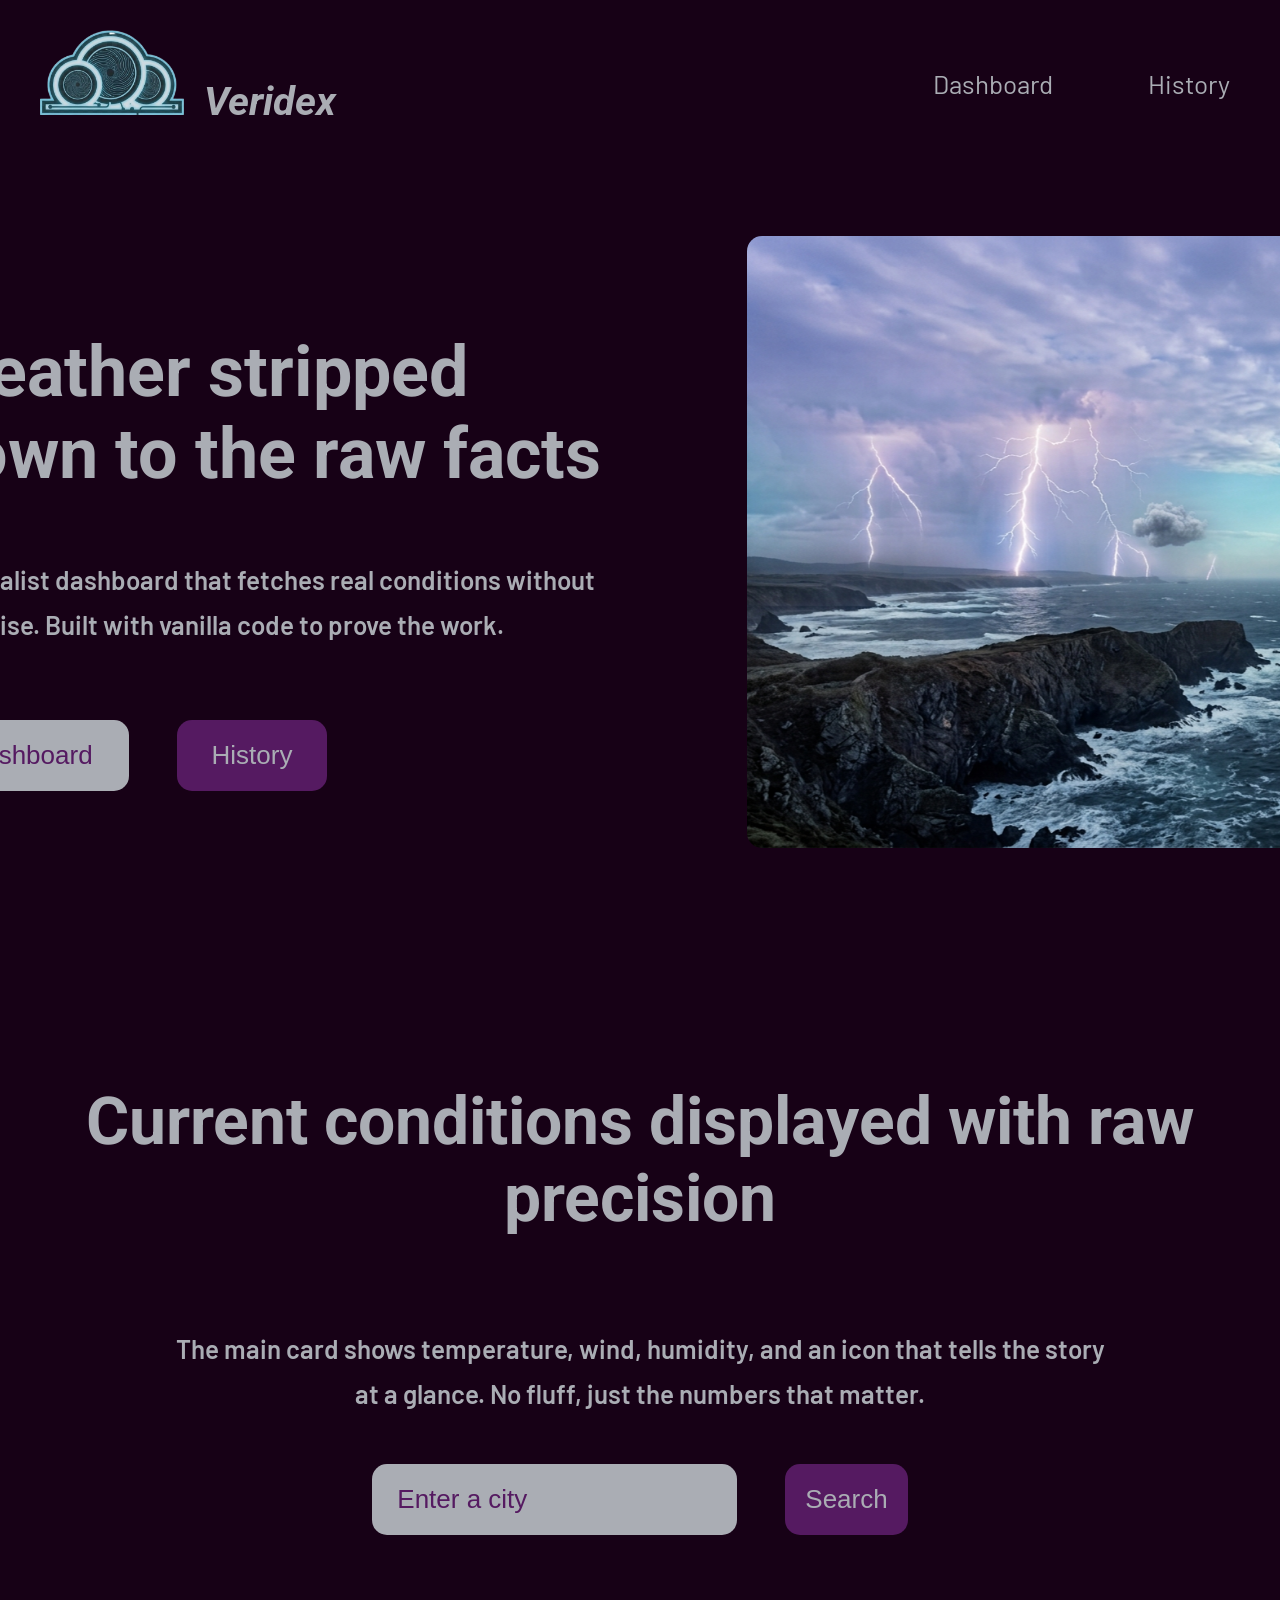
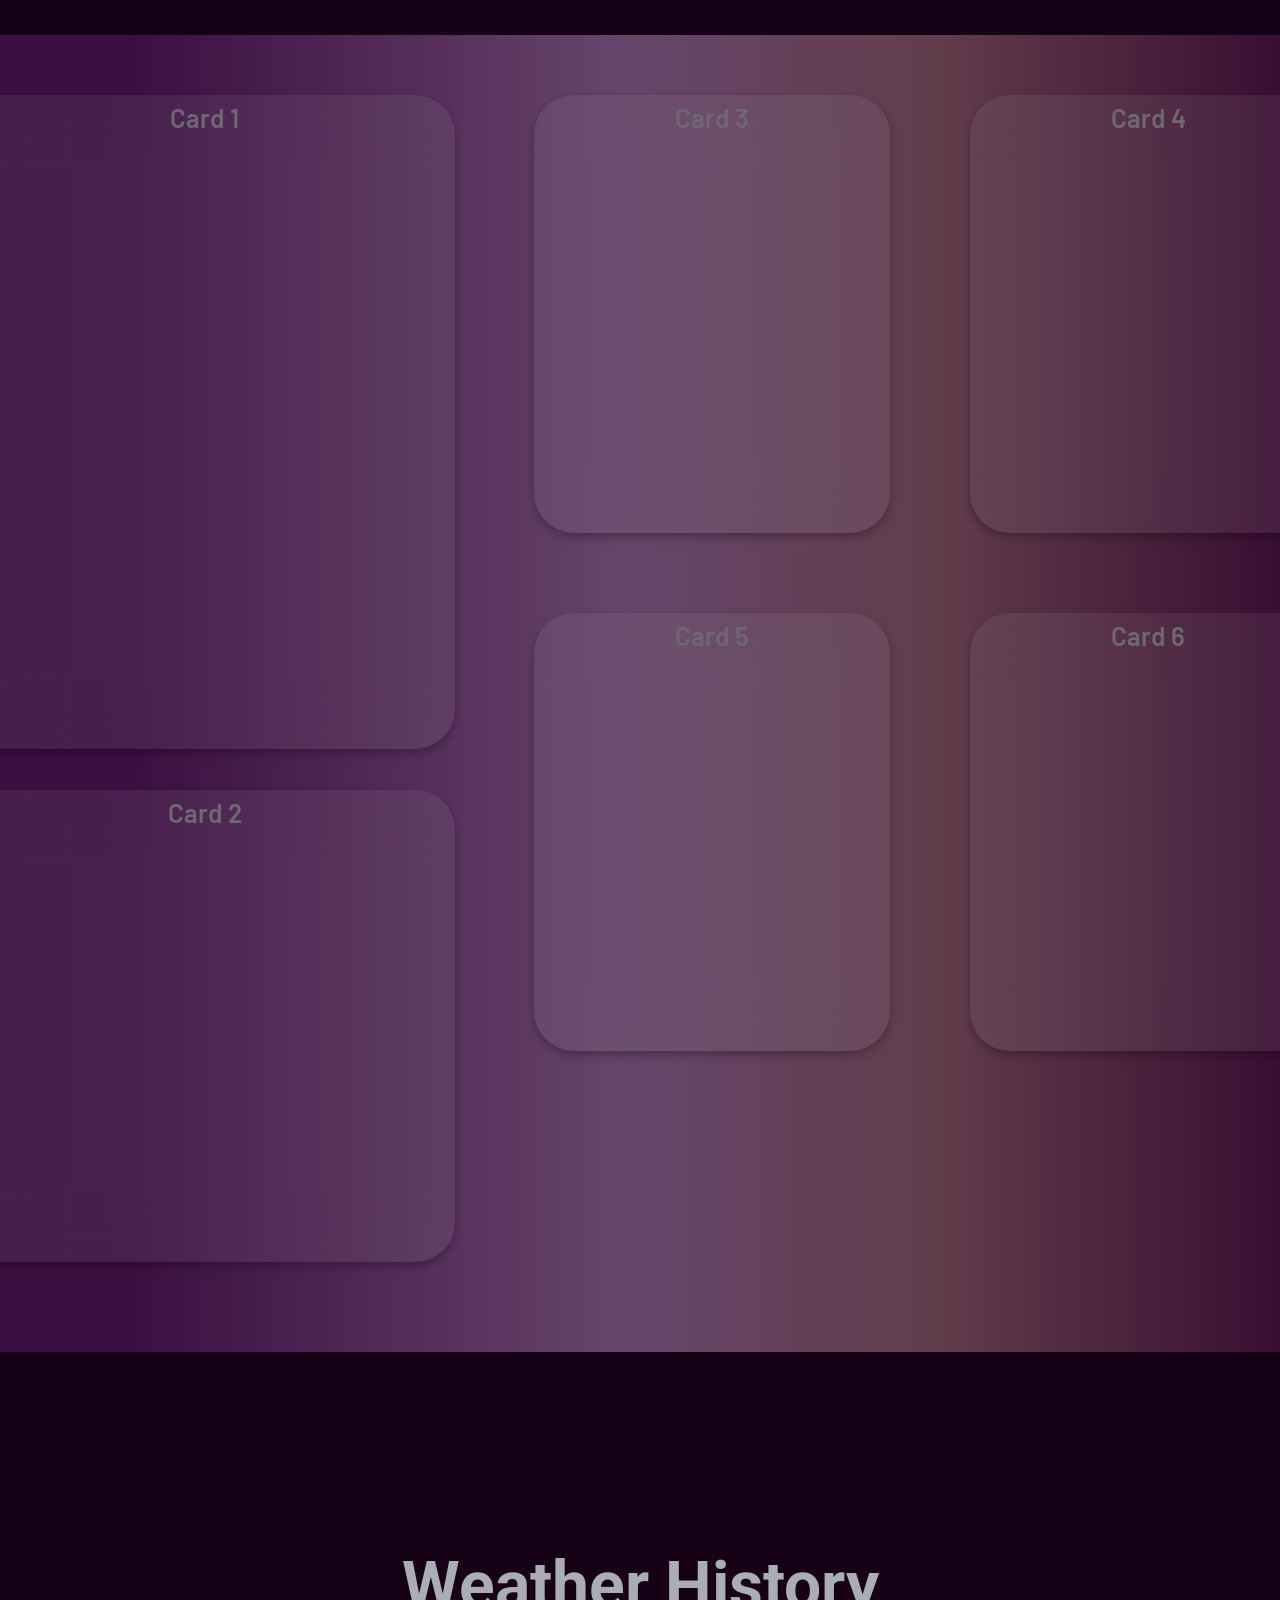
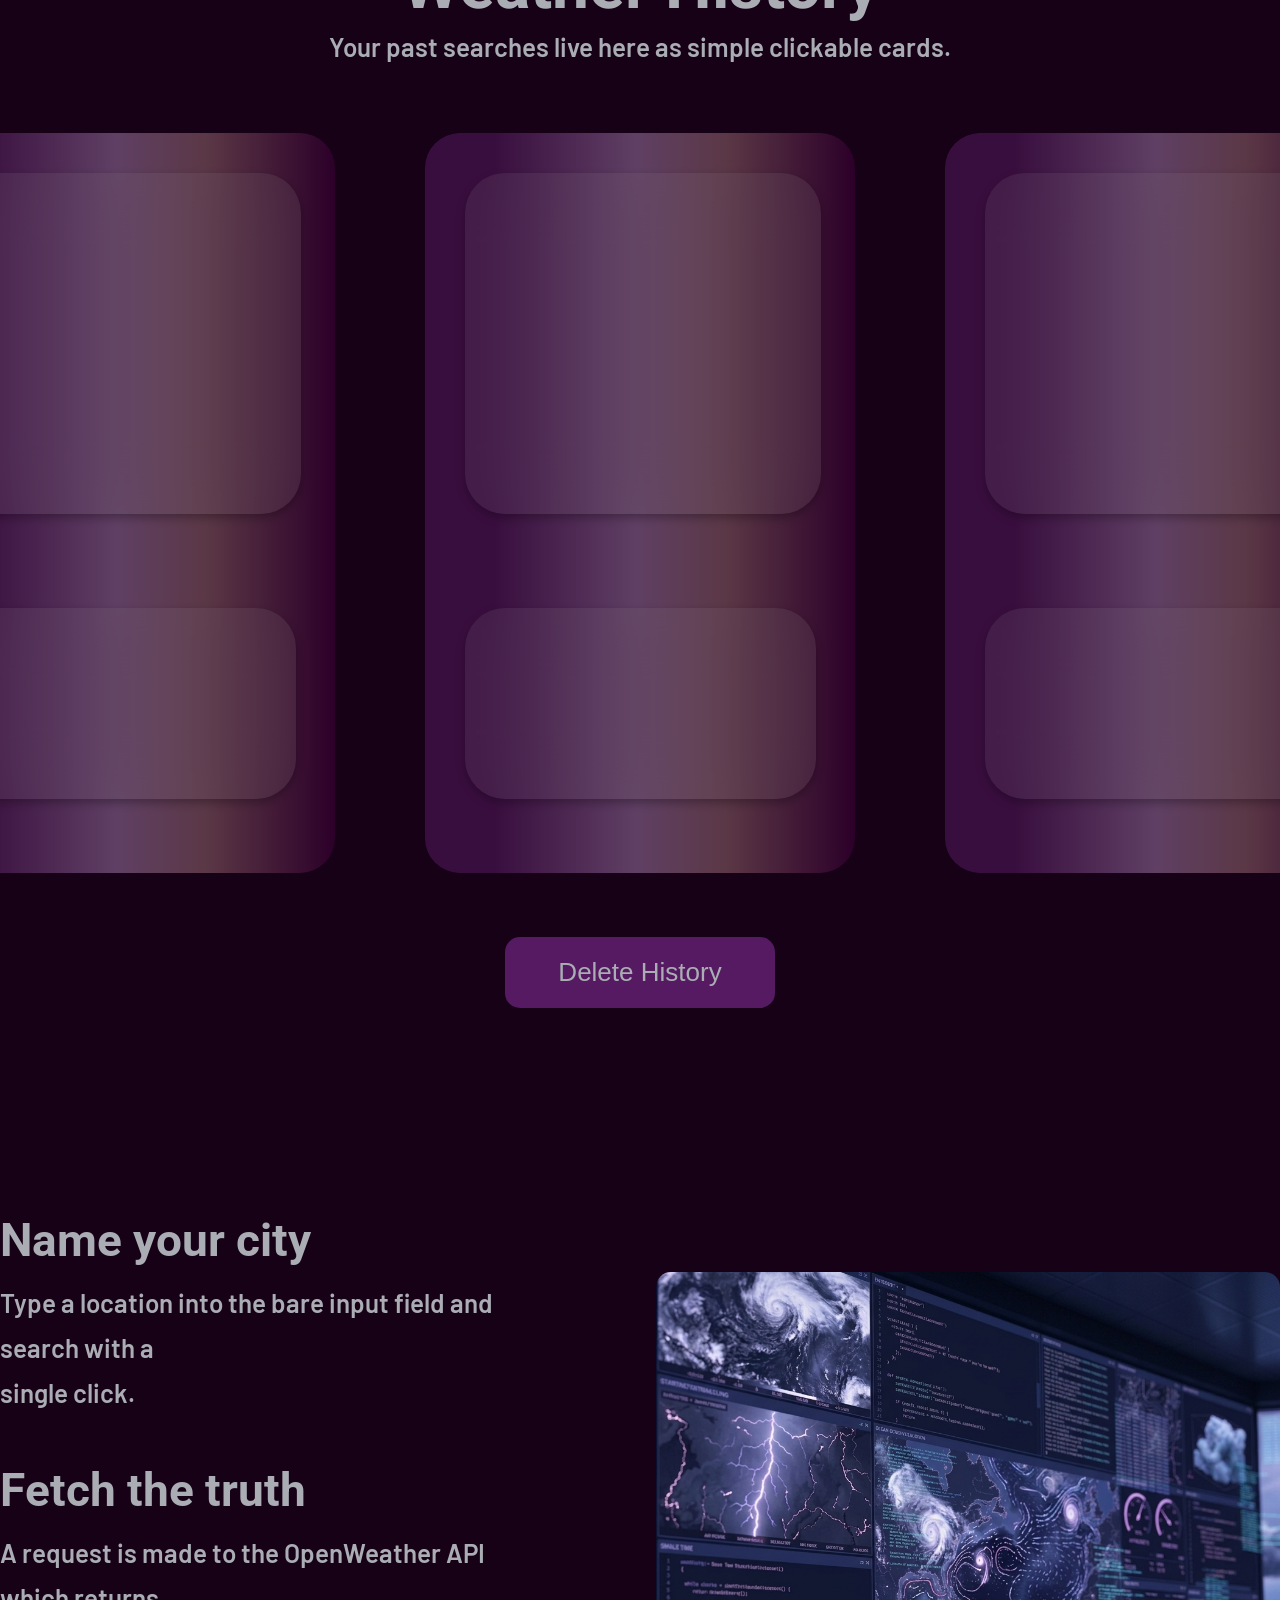
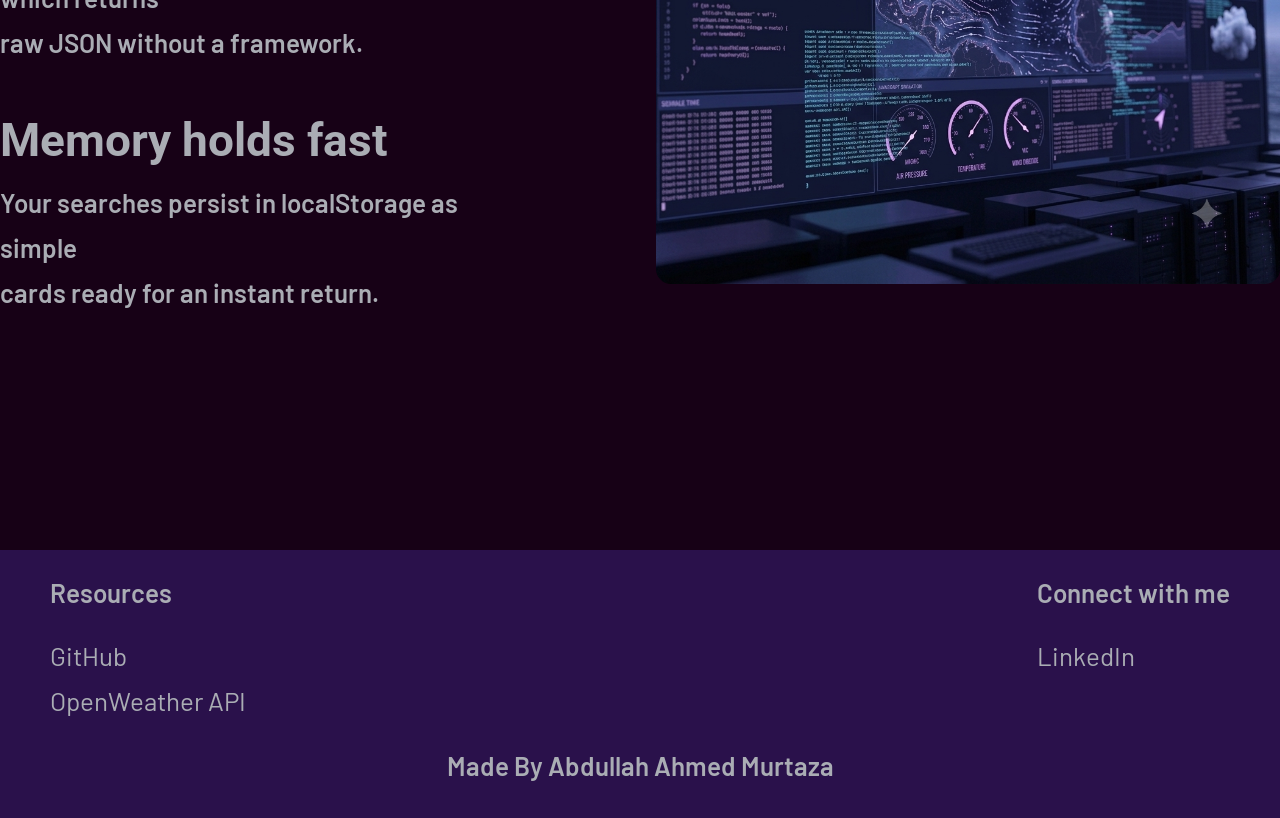
==== commit e5c35616: "Add weather history cards." ====
--- a/weather-dashboard/index.html
+++ b/weather-dashboard/index.html
@@ -101,17 +101,17 @@
         </div>
         <!-- History-Cards-Div -->
         <div class="history-card-section">
-          <div>
-            <div></div>
-            <div></div>
+          <div class="history-card-1">
+            <div class="history-card-upper-part"></div>
+            <div class="history-card-lower-part"></div>
           </div>
-          <div>
-            <div></div>
-            <div></div>
+          <div class="history-card-2">
+            <div class="history-card-upper-part"></div>
+            <div class="history-card-lower-part"></div>
           </div>
-          <div>
-            <div></div>
-            <div></div>
+          <div class="history-card-3">
+            <div class="history-card-upper-part"></div>
+            <div class="history-card-lower-part"></div>
           </div>
         </div>
         <button class="delete-history-button">Delete History</button>
--- a/weather-dashboard/styles.css
+++ b/weather-dashboard/styles.css
@@ -283,10 +283,60 @@
   margin-top: 45px;
 }
 
-.history-cards-section {
-  width: 1148px;
+.history-card-section {
   height: 740px;
-}
+  display: flex;
+  justify-content: space-between;
+  gap: 90px;
+}
+
+.history-card-1,.history-card-2,.history-card-3{
+
+  display: grid;
+  grid-template-columns: 1fr;
+  padding: 40px;
+  gap: 60px;
+  background: #551A61;
+  background: linear-gradient(90deg, rgba(85, 26, 97, 1) 16%, rgba(156, 116, 166, 1) 49%, rgba(148, 102, 111, 1) 70%, rgba(62, 0, 59, 1) 100%);
+  opacity: 55%;
+  height: 740px;
+  width: 430px;
+  border-radius: 35px;
+}
+
+.history-card-upper-part{
+  border-radius: 40px;
+  width: 356px;
+  height: 341px;
+  background-color: rgba(255, 255, 255, 0.122);
+  backdrop-filter: blur(30px);
+  box-shadow: 0px 4px 10px rgba(0, 0, 0, 0.309);
+  text-align: center;
+}
+
+
+.history-card-lower-part{
+  border-radius: 40px;
+  width: 351px;
+  height: 191px;
+  background-color: rgba(255, 255, 255, 0.122);
+  backdrop-filter: blur(30px);
+  box-shadow: 0px 4px 10px rgba(0, 0, 0, 0.309);
+  text-align: center;
+}
+
+
+
+
+
+
+
+
+
+
+
+
+
 
 .how-it-works-section {
   display: flex;
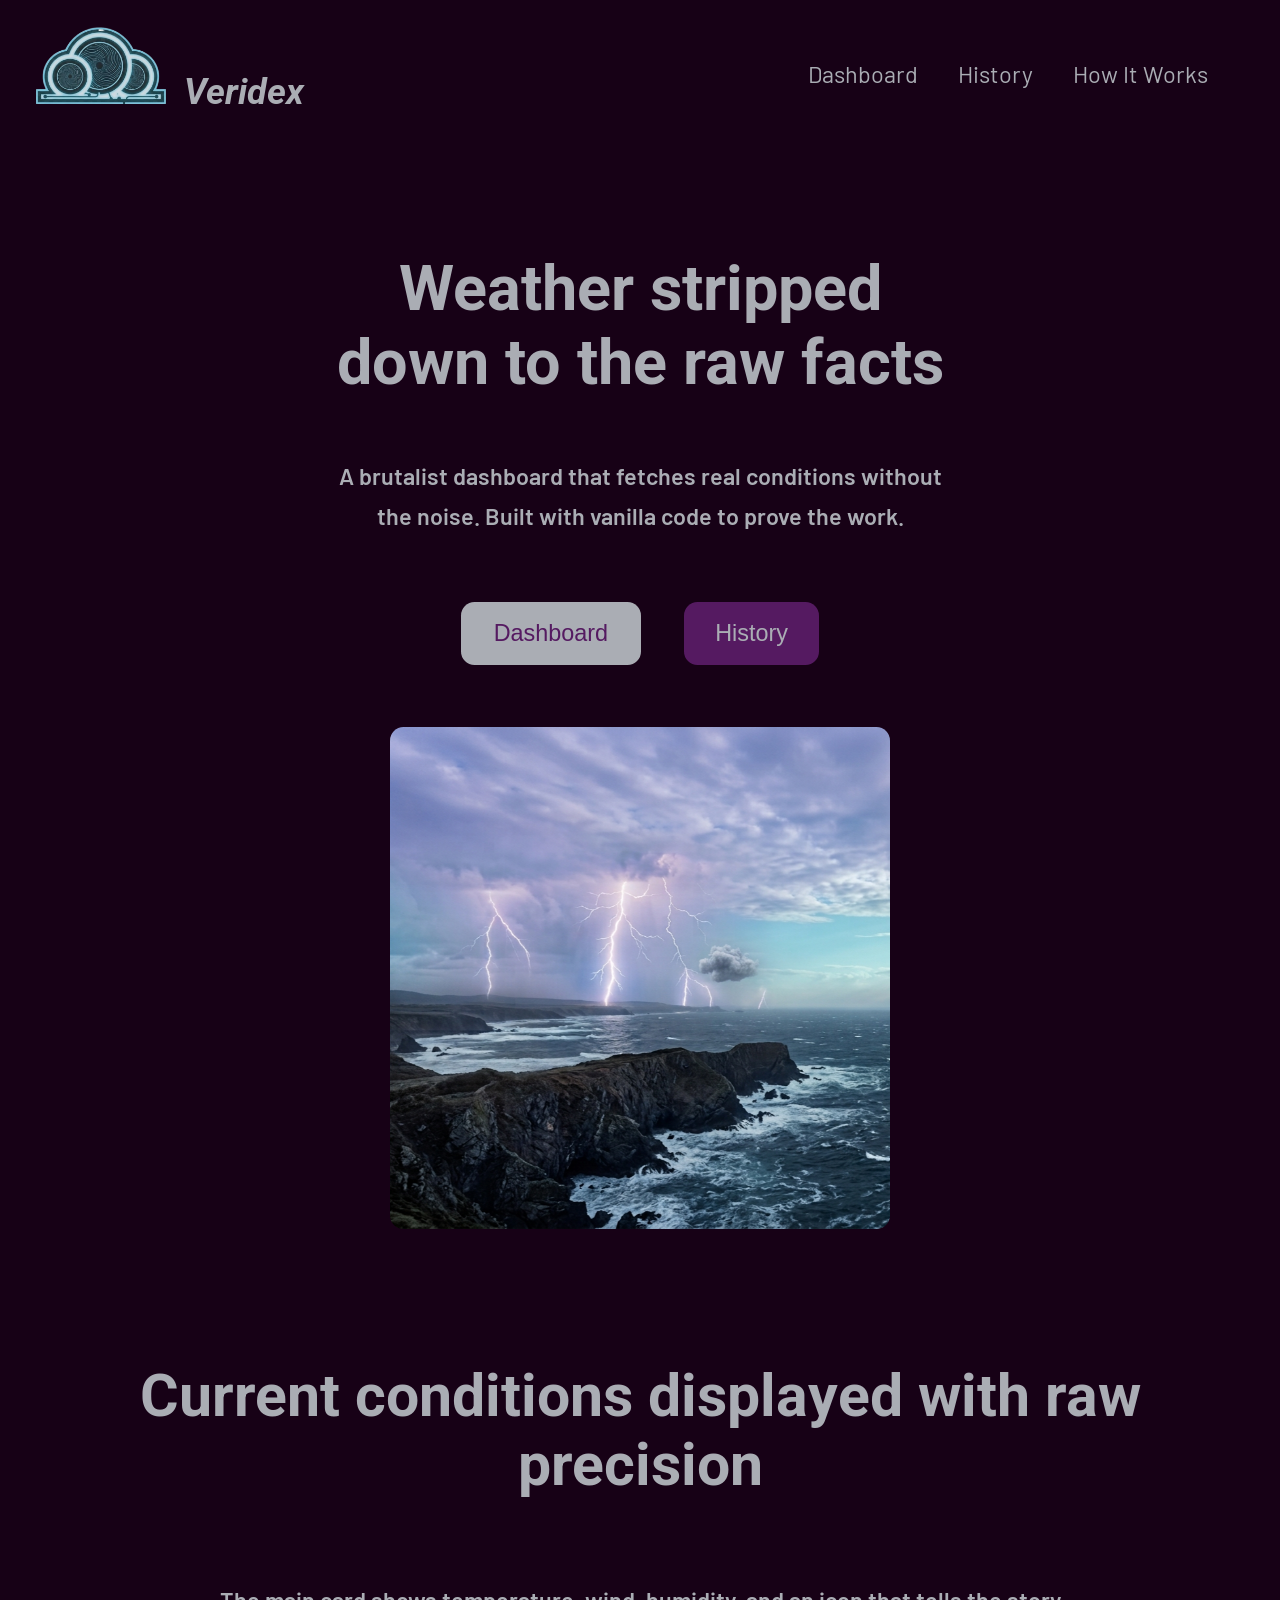
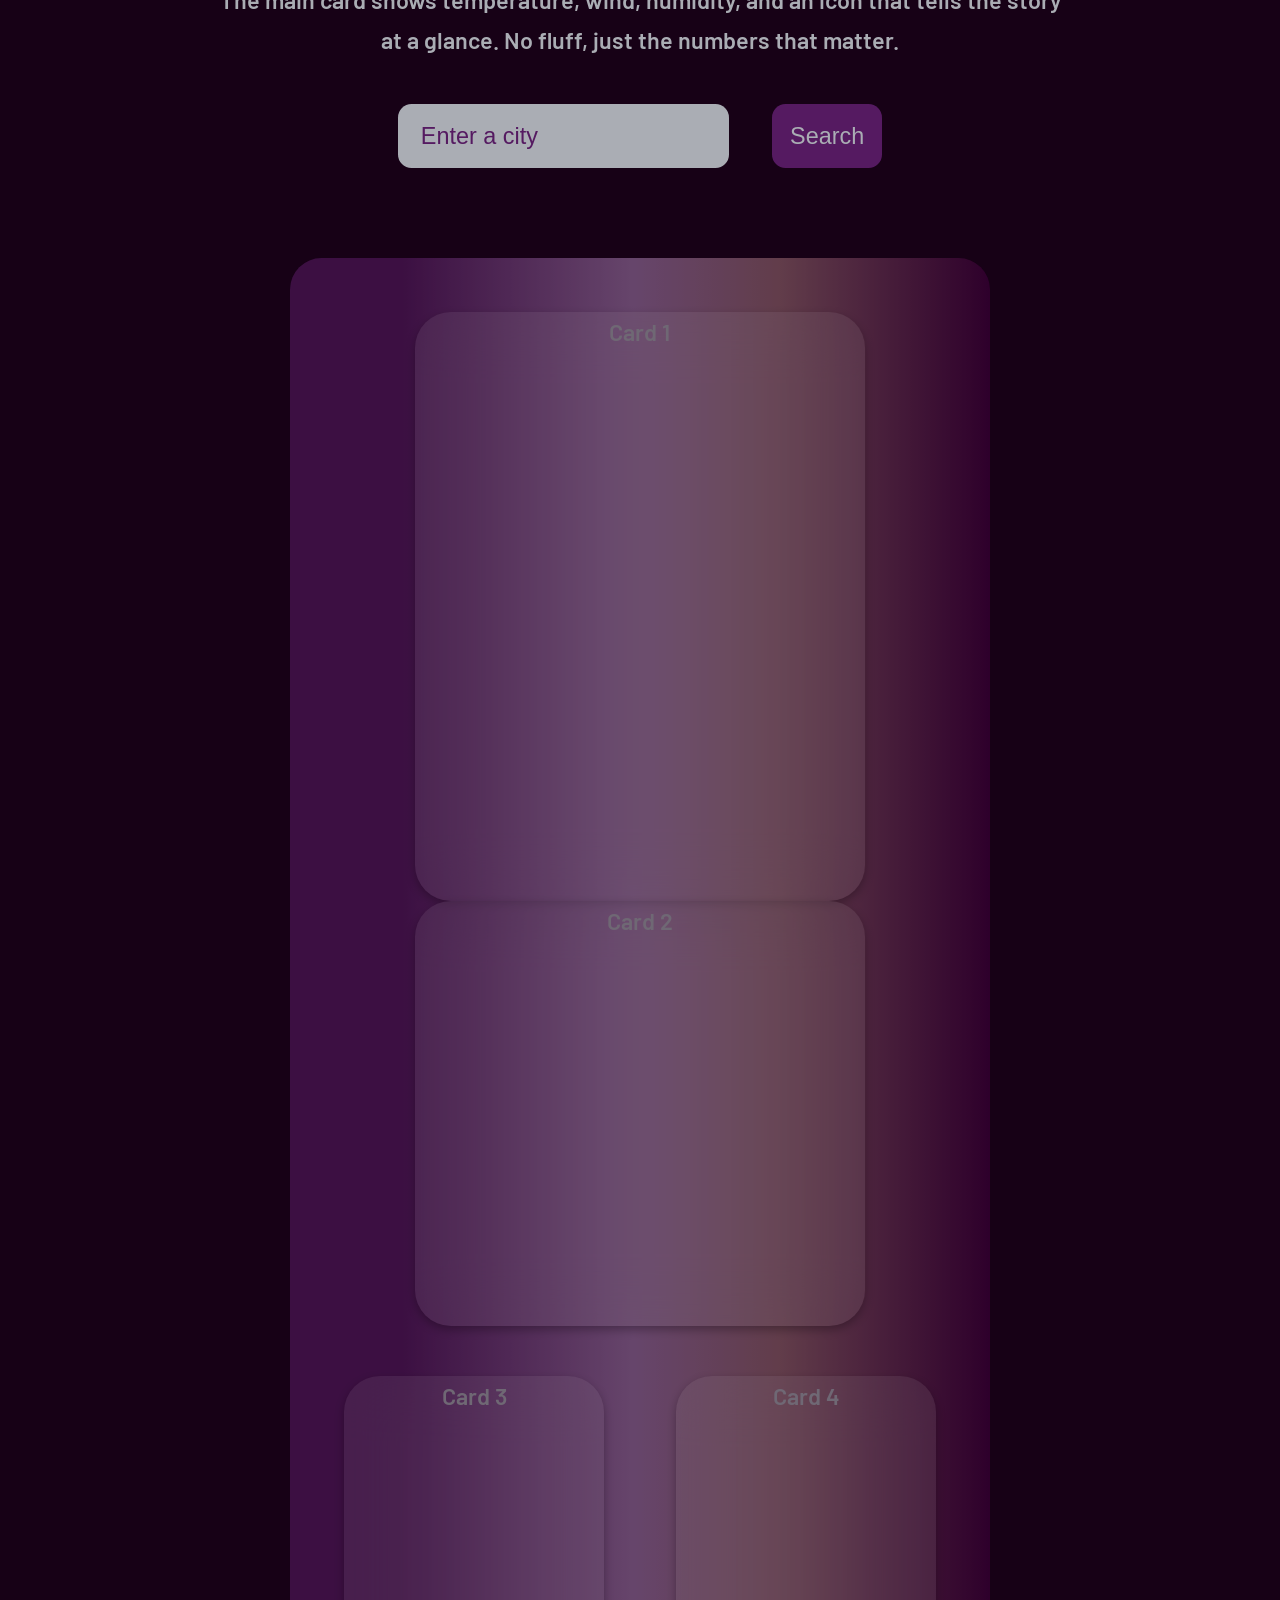
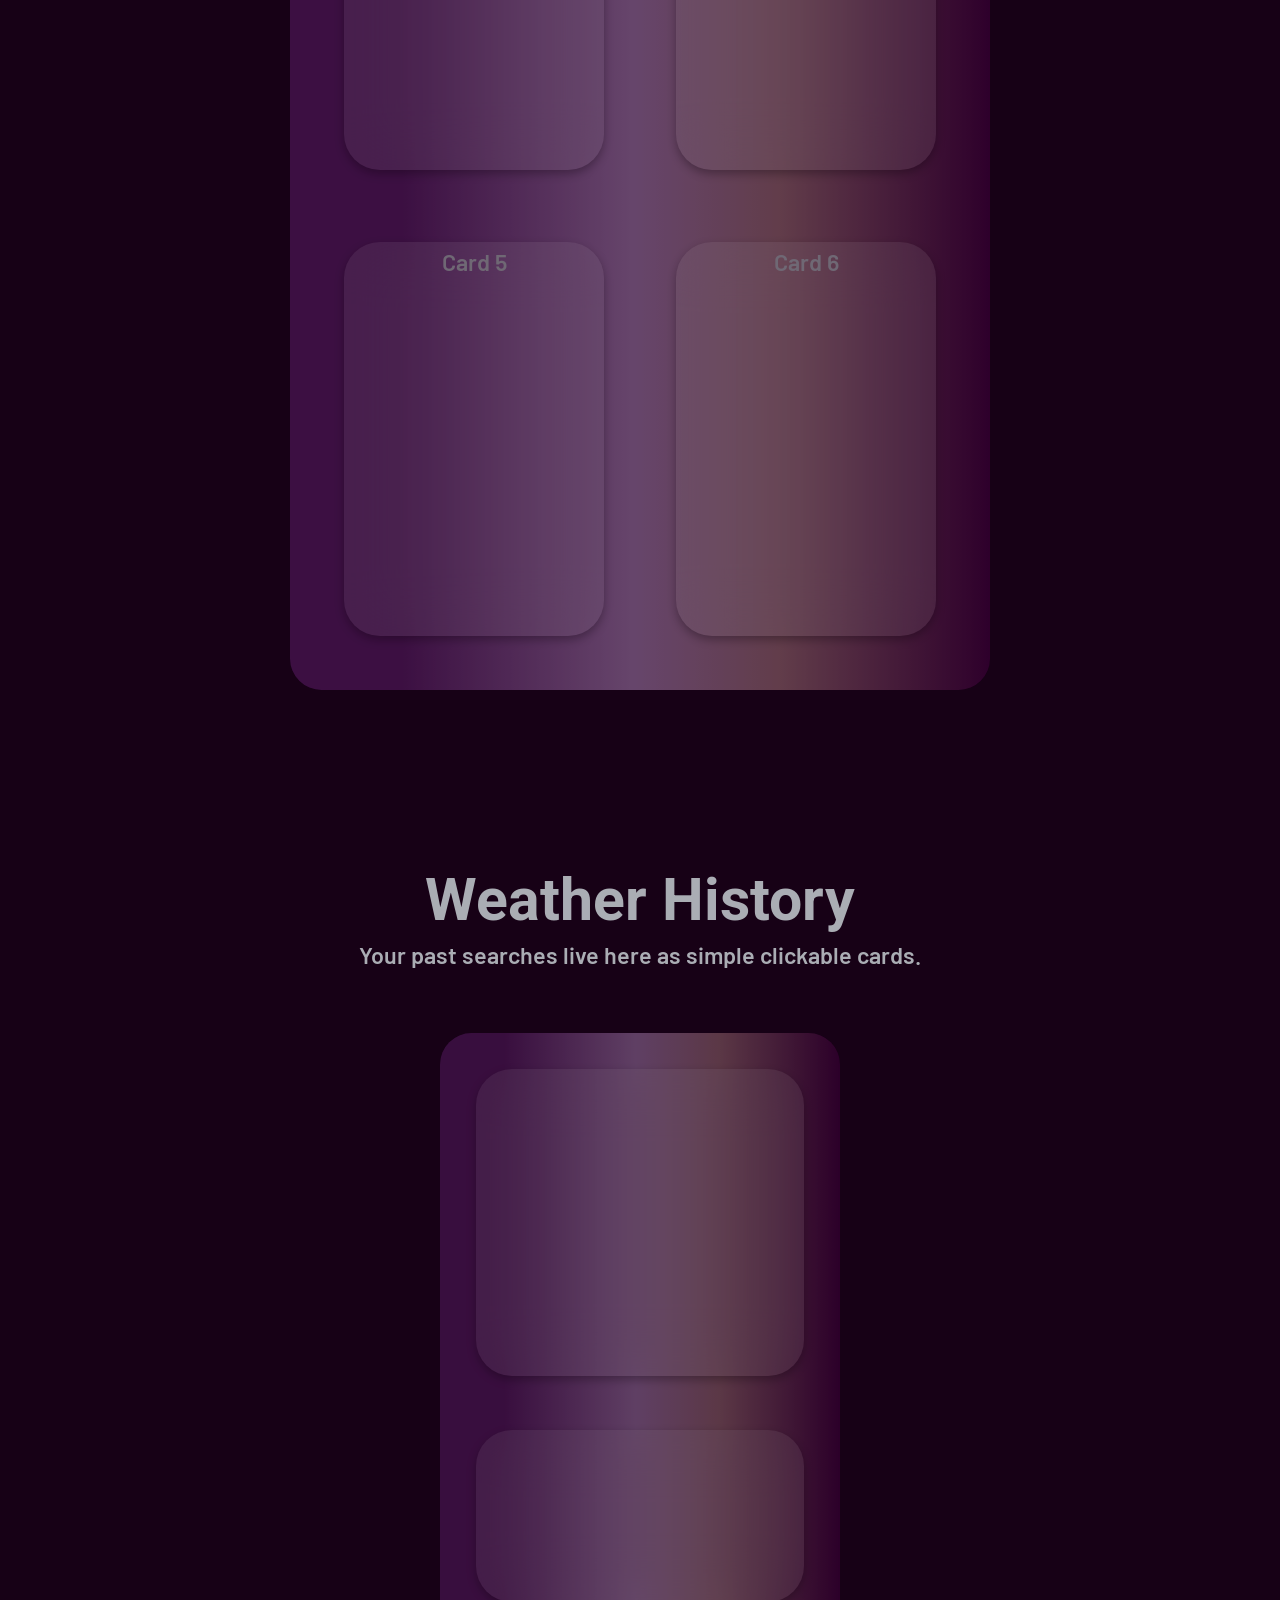
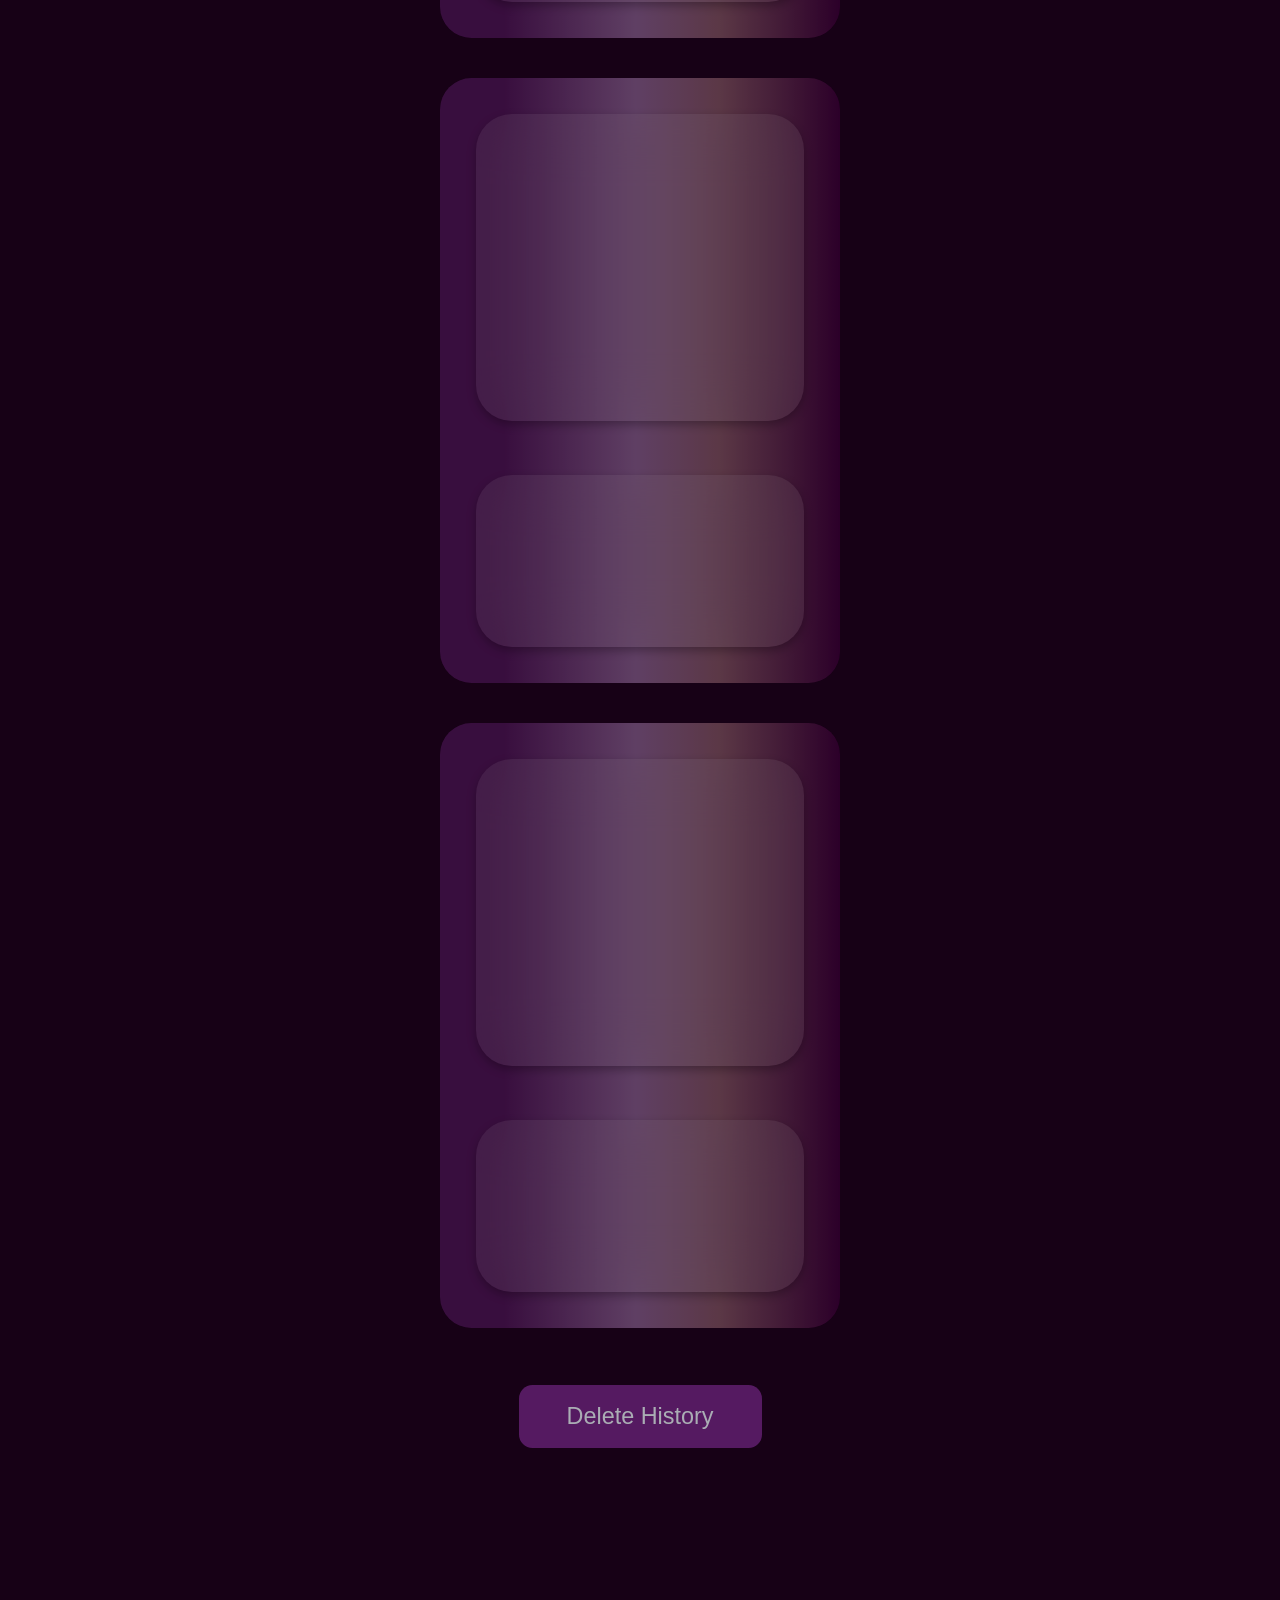
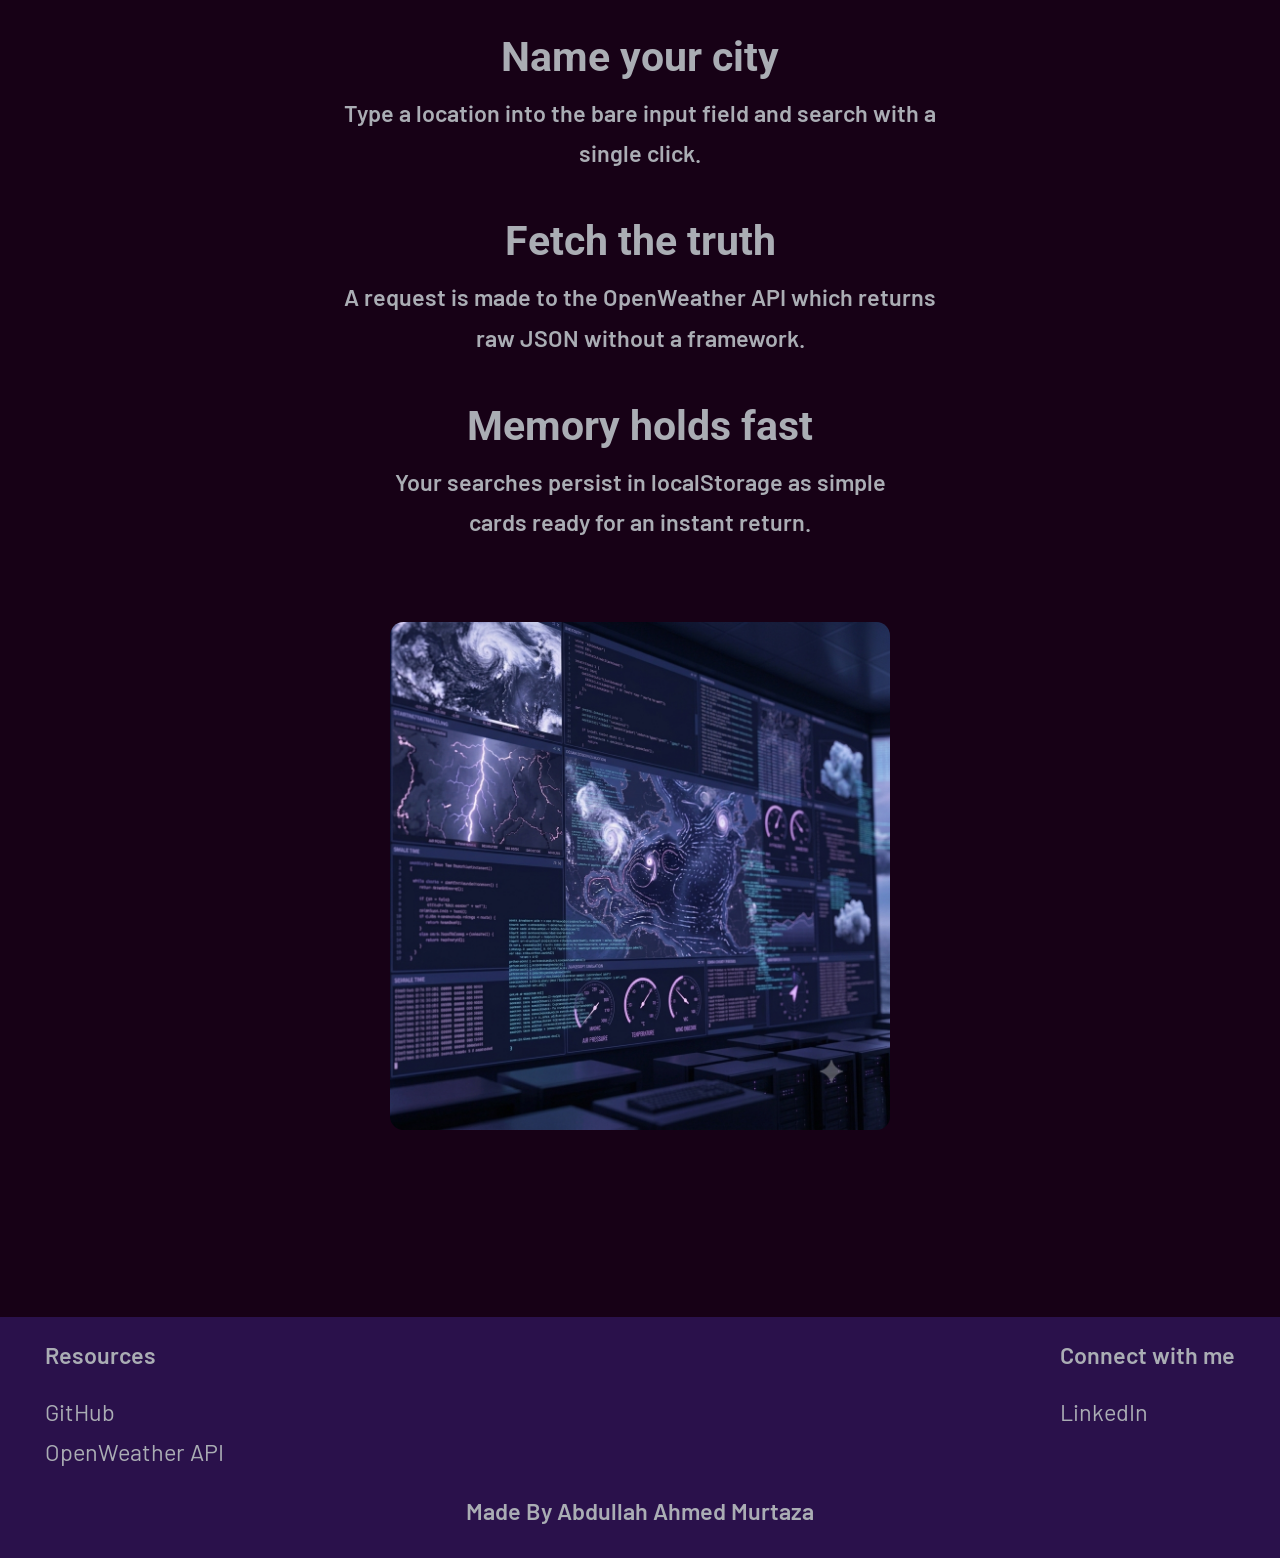
==== commit 7fa171b5: "Use Claude AI to make the UI responsive." ====
--- a/weather-dashboard/index.html
+++ b/weather-dashboard/index.html
@@ -4,7 +4,7 @@
     <meta charset="UTF-8" />
     <meta name="viewport" content="width=device-width, initial-scale=1.0" />
     <title>Veridex</title>
-    <link rel="stylesheet" href="styles.css" />
+    <link rel="stylesheet" href="style.css" />
     <link rel="icon" href="assets/favicon.png" />
   </head>
   <body>
@@ -74,7 +74,7 @@
               placeholder="Enter a city"
               class="dashboard-city-input-field"
             />
-            <button class="dashboard-search-button">Search</button>
+            <button class="dashboard-search-button js-dashboard-search-button">Search</button>
           </div>
         </div>
         <!-- Dashboard Output-->
--- a/weather-dashboard/style.css
+++ b/weather-dashboard/style.css
@@ -0,0 +1,642 @@
+@import url("https://fonts.googleapis.com/css2?family=Roboto:ital,wght@0,100..900;1,100..900&display=swap");
+
+@import url("https://fonts.googleapis.com/css2?family=Barlow:ital,wght@0,100;0,200;0,300;0,400;0,500;0,600;0,700;0,800;0,900;1,100;1,200;1,300;1,400;1,500;1,600;1,700;1,800;1,900&family=Roboto:ital,wght@0,100..900;1,100..900&display=swap");
+
+:root {
+  --dark-purple: #170116;
+  --medium-purple: #551A61;
+  --dark-medium-purple: #2A114B;
+  --light-purple: #9c74a6;
+  --slate: #aaadb4;
+}
+
+/* Overall scale brought down ~90% (matches how the design looked at 90% browser
+   zoom). Gaps below are in rem, so dropping the root font-size scales them all
+   proportionally without touching each value individually. */
+html {
+  font-size: 90%;
+}
+
+* {
+  margin: 0;
+  padding: 0;
+  box-sizing: border-box;
+}
+
+body {
+  background-color: var(--dark-purple);
+  color: var(--slate);
+
+  font-family: "Barlow";
+  font-size: 23.4px;
+  font-weight: 600;
+  line-height: 40.5px;
+  overflow-x: hidden;
+}
+
+main {
+  display: flex;
+  flex-direction: column;
+  justify-content: center;
+  align-items: center;
+}
+
+h1 {
+  font-family: "Roboto";
+  font-weight: bold;
+  font-size: 63px;
+  line-height: 73.8px;
+}
+
+h2 {
+  font-family: "Roboto";
+  font-weight: bold;
+  font-size: 59.4px;
+  line-height: 69.6px;
+}
+h3 {
+  font-family: "Roboto";
+  font-weight: bold;
+  font-size: 41.4px;
+  line-height: 48.6px;
+}
+
+a {
+  text-decoration: none;
+  color: var(--slate);
+}
+
+button{
+  cursor: pointer;
+}
+
+.logo-img {
+  height: 76.5px;
+  width: 129.6px;
+  margin-left: 18px;
+}
+.logo-text {
+  font-family: Roboto;
+  font-style: italic;
+  font-weight: bold;
+  font-size: 36px;
+}
+.nav-container {
+  display: flex;
+  justify-content: space-between;
+  flex-wrap: wrap;
+  row-gap: 16px;
+  height: 95.4px;
+  width: calc(100% - 36px);
+  max-width: 1359.9px;
+  margin: 27px 18px;
+  margin-bottom: 90px;
+}
+.logo-container {
+  display: flex;
+  align-items: baseline;
+  align-self:;
+  gap: 18px;
+}
+.nav-list {
+  display: flex;
+  align-items: center;
+  justify-content: center;
+  gap: 85.5px;
+  list-style-type: none;
+  padding-right: 54px;
+  flex-wrap: wrap;
+}
+
+.nav-list-container {
+  display: flex;
+  align-items: center;
+  justify-content: center;
+}
+
+.hero-section {
+  display: flex;
+  justify-content: space-between;
+  width: 100%;
+  max-width: 1315.8px;
+  height: 640.8px;
+  gap: 7rem;
+  margin-bottom: 81px;
+}
+.hero-section-left {
+  display: flex;
+  flex-direction: column;
+  gap: 2rem;
+  align-items: self-start;
+  margin: 18px;
+  margin-top: 85.5px;
+}
+
+.hero-section-heading {
+  margin-bottom: 27px;
+}
+.hero-button-container {
+  display: flex;
+  gap: 3rem;
+  margin-top: 36.9px;
+}
+.hero-dashboard-button {
+  background-color: var(--slate);
+  color: var(--medium-purple);
+  border: none;
+  border-radius: 13.5px;
+  font-size: 23.4px;
+  padding: 18px 18px;
+  width: 180px;
+}
+.hero-history-button {
+  background-color: var(--medium-purple);
+  color: var(--slate);
+  border: none;
+  border-radius: 13.5px;
+  font-size: 23.4px;
+  padding: 18px;
+  width: 135px;
+}
+.hero-image {
+  height: 550.8px;
+  width: 561.6px;
+  border-radius: 13.5px;
+}
+.dashboard-section {
+  display: flex;
+  flex-direction: column;
+  align-items: center;
+  width: 100%;
+  margin-bottom: 135px;
+  margin-top: 40.5px;
+}
+.dashboard-input {
+  display: flex;
+  flex-direction: column;
+  gap: 3rem;
+  text-align: center;
+  margin-bottom: 90px;
+}
+
+.dashboard-heading {
+  margin-bottom: 36px;
+}
+
+::placeholder {
+  color: var(--medium-purple);
+  padding-left: 5px;
+}
+.dashboard-city-input-field {
+  background-color: var(--slate);
+  color: var(--medium-purple);
+  padding: 18px;
+  font-weight: 500;
+  font-size: 23.4px;
+  line-height: 28.1px;
+  border: none;
+  border-radius: 13.5px;
+}
+
+.dashboard-search-button {
+  background-color: var(--medium-purple);
+  color: var(--slate);
+  padding: 18px;
+  border: none;
+  border-radius: 13.5px;
+  font-size: 23.4px;
+}
+
+.dashboard-input-search-container {
+  display: flex;
+  gap: 3rem;
+  justify-content: center;
+  flex-wrap: wrap;
+}
+
+.dashboard-output-section{
+  width: 100%;
+  max-width: 1342.8px;
+  height: 1185.3px;
+  background: #551A61;
+  background: linear-gradient(90deg, rgba(85, 26, 97, 1) 16%, rgba(156, 116, 166, 1) 49%, rgba(148, 102, 111, 1) 70%, rgba(62, 0, 59, 1) 100%);
+  opacity: 60%;
+  border-radius: 31.5px;
+  display: flex;
+  justify-content: space-between;
+  padding: 54px;
+}
+
+.dashboard-grid-container-left{
+  display: grid;
+  grid-template-columns: 1fr;
+  height: 1087.2px;
+}
+
+.dashboard-card-1, .dashboard-card-2{
+  width: 450.9px;
+  border-radius: 36px;
+}
+.dashboard-card-2{
+  height: 424.8px;
+}
+.dashboard-card-1{
+  height: 588.6px;
+}
+
+
+
+.dashboard-grid-container-right{
+  display: grid;
+  grid-template-columns: 1fr 1fr;
+  grid-template-rows: 394.2px 394.2px;
+  height: 1087.2px;
+  gap: 72px;
+}
+
+.dashboard-card-group-right{
+  width: 320.4px;
+  height: 394.2px;
+  border-radius: 36px;
+}
+
+
+
+
+
+
+
+.dashboard-cards{
+  background-color: rgba(255, 255, 255, 0.122);
+  backdrop-filter: blur(30px);
+  box-shadow: 0px 4px 10px rgba(0, 0, 0, 0.309);
+  text-align: center;
+}
+
+
+
+
+
+
+.delete-history-button {
+  background-color: var(--medium-purple);
+  color: var(--slate);
+  padding: 18px;
+  border: none;
+  border-radius: 13.5px;
+  font-size: 23.4px;
+  width: 243px;
+}
+
+.weather-history-section {
+  display: flex;
+  text-align: center;
+  justify-content: center;
+  align-items: center;
+  flex-direction: column;
+  gap: 4rem;
+  margin-bottom: 144px;
+  margin-top: 40.5px;
+}
+
+.history-card-section {
+  height: 666px;
+  display: flex;
+  justify-content: space-between;
+  gap: 81px;
+}
+
+.history-card-1,.history-card-2,.history-card-3{
+
+  display: grid;
+  grid-template-columns: 1fr;
+  padding: 36px;
+  gap: 54px;
+  background: #551A61;
+  background: linear-gradient(90deg, rgba(85, 26, 97, 1) 16%, rgba(156, 116, 166, 1) 49%, rgba(148, 102, 111, 1) 70%, rgba(62, 0, 59, 1) 100%);
+  opacity: 55%;
+  height: 666px;
+  width: 387px;
+  border-radius: 31.5px;
+}
+
+.history-card-upper-part{
+  border-radius: 36px;
+  width: 320.4px;
+  height: 306.9px;
+  background-color: rgba(255, 255, 255, 0.122);
+  backdrop-filter: blur(30px);
+  box-shadow: 0px 4px 10px rgba(0, 0, 0, 0.309);
+  text-align: center;
+}
+
+
+.history-card-lower-part{
+  border-radius: 36px;
+  width: 315.9px;
+  height: 171.9px;
+  background-color: rgba(255, 255, 255, 0.122);
+  backdrop-filter: blur(30px);
+  box-shadow: 0px 4px 10px rgba(0, 0, 0, 0.309);
+  text-align: center;
+}
+
+
+
+
+
+
+
+
+
+
+
+
+
+
+.how-it-works-section {
+  display: flex;
+  align-items: center;
+  justify-content: space-between;
+  gap: 10rem;
+  margin-bottom: 135px;
+  margin-top: 40.5px;
+}
+
+.how-it-works-left {
+  display: flex;
+  flex-direction: column;
+  gap: 3rem;
+  margin-bottom: 36px;
+}
+
+.how-it-works-text-point {
+  display: flex;
+  flex-direction: column;
+  gap: 11.7px;
+}
+.how-it-works-image {
+  height: 550.8px;
+  width: 561.6px;
+  border-radius: 13.5px;
+}
+footer {
+  background-color: var(--dark-medium-purple);
+  margin-top: 40.5px;
+}
+.footer-section {
+  display: flex;
+  justify-content: space-between;
+  padding: 18px 45px;
+}
+.footer-link,
+.nav-link {
+  font-weight: 400;
+}
+
+.footer-container-left,
+.footer-container-right {
+  display: flex;
+  flex-direction: column;
+}
+.footer-credit {
+  text-align: center;
+  padding-bottom: 27px;
+}
+.footer-heading {
+  margin-bottom: 16.2px;
+}
+
+/* ============================================================
+   RESPONSIVE — TABLET / SMALL LAPTOP (≤1400px)
+   Below this width the two-column sections no longer have room
+   for their fixed-size children side by side, so they stack, and
+   those children switch from a hard pixel width to a fluid one
+   capped at their original size.
+   ============================================================ */
+@media (max-width: 1400px) {
+  .hero-section {
+    flex-direction: column;
+    height: auto;
+    text-align: center;
+    gap: 3rem;
+    padding: 0 24px;
+  }
+  .hero-section-left {
+    align-items: center;
+    margin-top: 40px;
+  }
+  .hero-image {
+    width: 100%;
+    max-width: 500px;
+    height: auto;
+  }
+
+  .how-it-works-section {
+    flex-direction: column;
+    width: 100%;
+    text-align: center;
+    gap: 3rem;
+    padding: 0 24px;
+  }
+  .how-it-works-left {
+    align-items: center;
+  }
+  .how-it-works-image {
+    width: 100%;
+    max-width: 500px;
+    height: auto;
+  }
+
+  .dashboard-output-section {
+    flex-direction: column;
+    align-items: center;
+    height: auto;
+    gap: 50px;
+    max-width: 700px;
+  }
+  .dashboard-grid-container-left,
+  .dashboard-grid-container-right {
+    width: 100%;
+    height: auto;
+  }
+  .dashboard-card-1,
+  .dashboard-card-2 {
+    width: 100%;
+    max-width: 450.9px;
+    margin: 0 auto;
+  }
+  .dashboard-card-group-right {
+    width: 100%;
+    max-width: 320.4px;
+    margin: 0 auto;
+  }
+
+  .weather-history-section {
+    width: 100%;
+    padding: 0 24px;
+  }
+  .history-card-section {
+    flex-direction: column;
+    align-items: center;
+    height: auto;
+    width: 100%;
+    gap: 40px;
+  }
+  .history-card-1,
+  .history-card-2,
+  .history-card-3 {
+    width: 100%;
+    max-width: 400px;
+    height: auto;
+  }
+  .history-card-upper-part,
+  .history-card-lower-part {
+    width: 100%;
+  }
+
+  .nav-list {
+    gap: 40px;
+  }
+}
+
+/* ============================================================
+   RESPONSIVE — MOBILE / TABLET PORTRAIT (≤768px)
+   Trim the type scale, stack the footer, give the nav room to wrap.
+   ============================================================ */
+@media (max-width: 768px) {
+  body {
+    font-size: 19px;
+    line-height: 30px;
+  }
+  h1 {
+    font-size: 42px;
+    line-height: 48px;
+  }
+  h2 {
+    font-size: 38px;
+    line-height: 44px;
+  }
+  h3 {
+    font-size: 30px;
+    line-height: 36px;
+  }
+
+  .nav-container {
+    height: auto;
+    width: 100%;
+    max-width: 100%;
+    justify-content: center;
+    margin: 20px 0;
+  }
+  .nav-list {
+    gap: 28px;
+    padding-right: 0;
+    justify-content: center;
+  }
+
+  .dashboard-input-search-container {
+    flex-direction: column;
+    align-items: center;
+  }
+  .dashboard-city-input-field,
+  .dashboard-search-button {
+    width: 100%;
+    max-width: 320px;
+  }
+
+  .dashboard-output-section {
+    padding: 32px 20px;
+  }
+
+  .footer-section {
+    flex-direction: column;
+    gap: 32px;
+    text-align: center;
+    align-items: center;
+    padding: 24px;
+  }
+}
+
+/* ============================================================
+   RESPONSIVE — SMALL PHONES (≤480px)
+   ============================================================ */
+@media (max-width: 480px) {
+  body {
+    font-size: 17px;
+    line-height: 26px;
+  }
+  h1 {
+    font-size: 32px;
+    line-height: 38px;
+  }
+  h2 {
+    font-size: 28px;
+    line-height: 34px;
+  }
+  h3 {
+    font-size: 24px;
+    line-height: 30px;
+  }
+
+  .logo-img {
+    height: 56px;
+    width: auto;
+    margin-left: 0;
+  }
+  .logo-text {
+    font-size: 26px;
+  }
+  .nav-list {
+    gap: 18px;
+    font-size: 18px;
+  }
+
+  .hero-button-container {
+    flex-direction: column;
+    width: 100%;
+    gap: 16px;
+  }
+  .hero-dashboard-button,
+  .hero-history-button {
+    width: 100%;
+  }
+
+  .dashboard-output-section {
+    padding: 20px 14px;
+    border-radius: 20px;
+  }
+  .dashboard-card-1 {
+    height: 260px;
+  }
+  .dashboard-card-2 {
+    height: 200px;
+  }
+  .dashboard-grid-container-right {
+    grid-template-columns: 1fr;
+    grid-template-rows: none;
+    gap: 20px;
+  }
+  .dashboard-card-group-right {
+    height: 180px;
+    max-width: 100%;
+  }
+
+  .history-card-1,
+  .history-card-2,
+  .history-card-3 {
+    padding: 24px;
+    gap: 20px;
+  }
+  .history-card-upper-part {
+    height: 220px;
+  }
+  .history-card-lower-part {
+    height: 120px;
+  }
+
+  .delete-history-button {
+    width: 100%;
+    max-width: 280px;
+  }
+}
